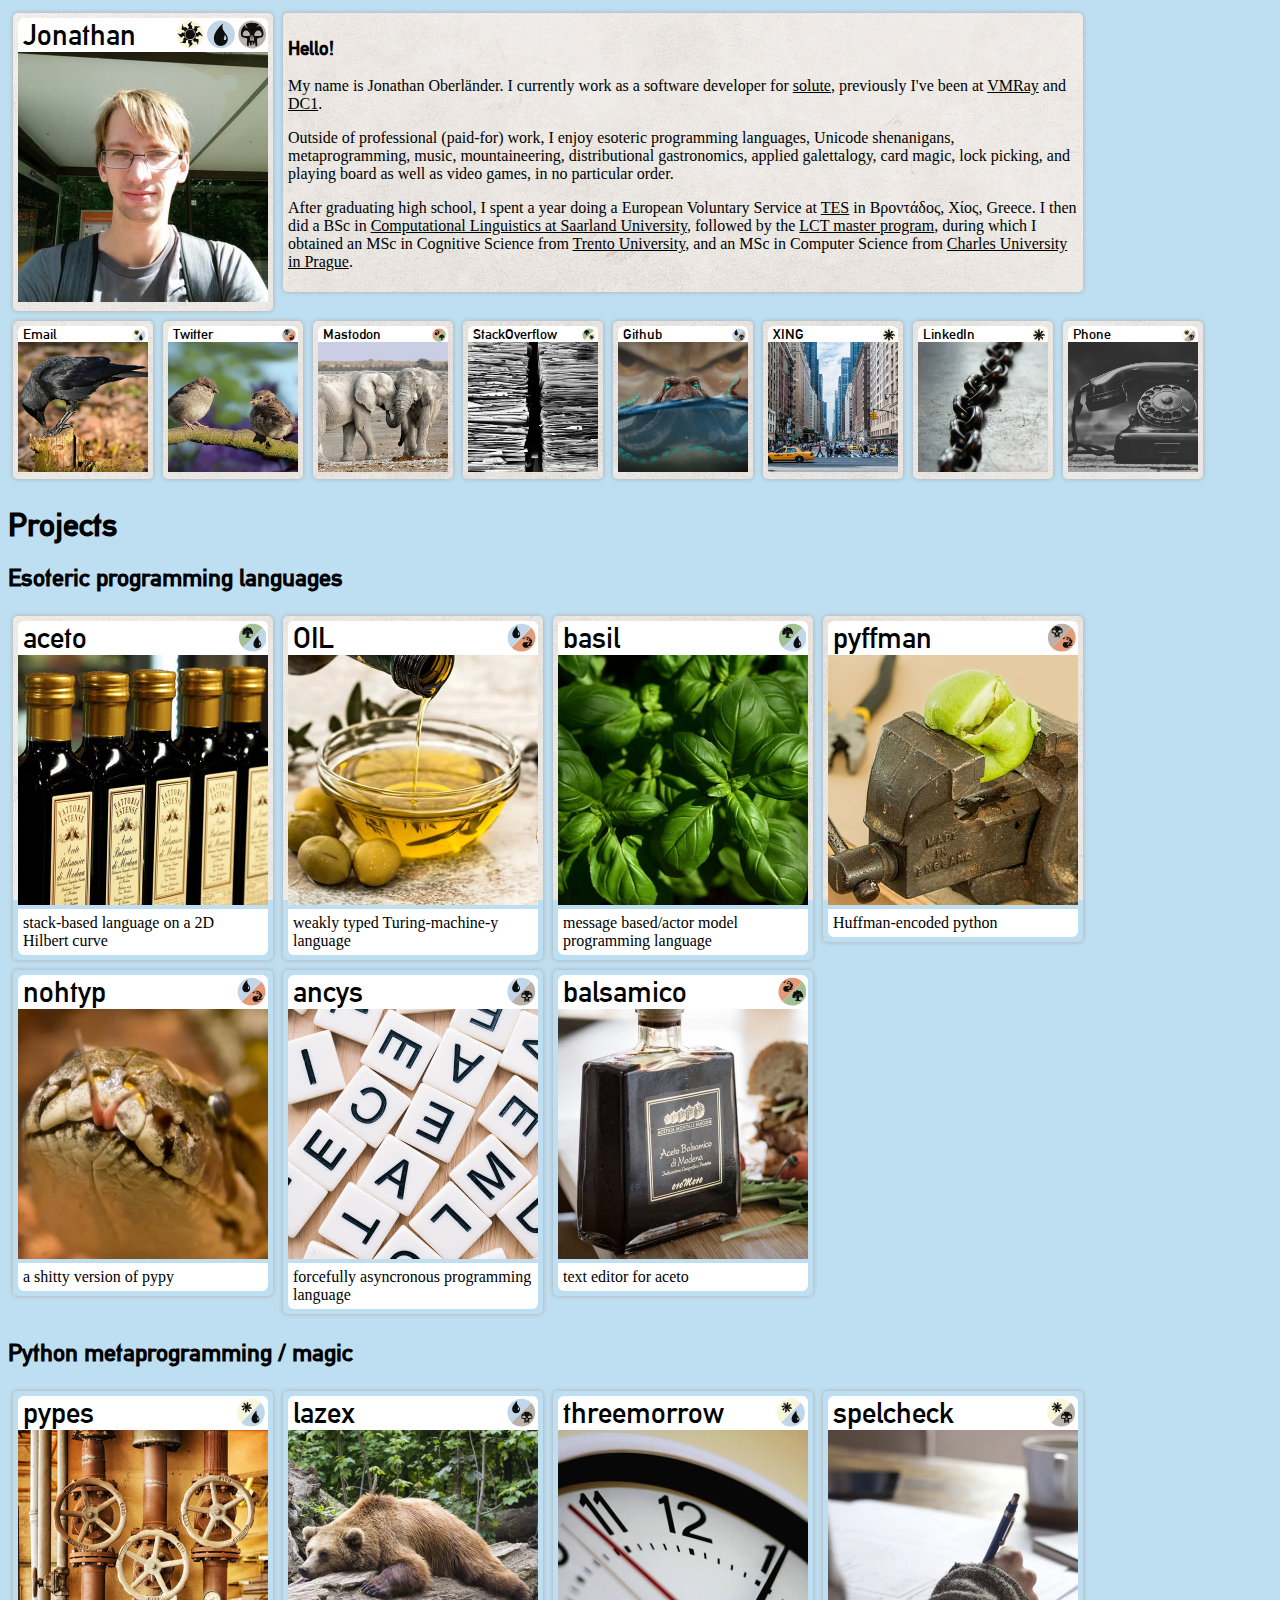
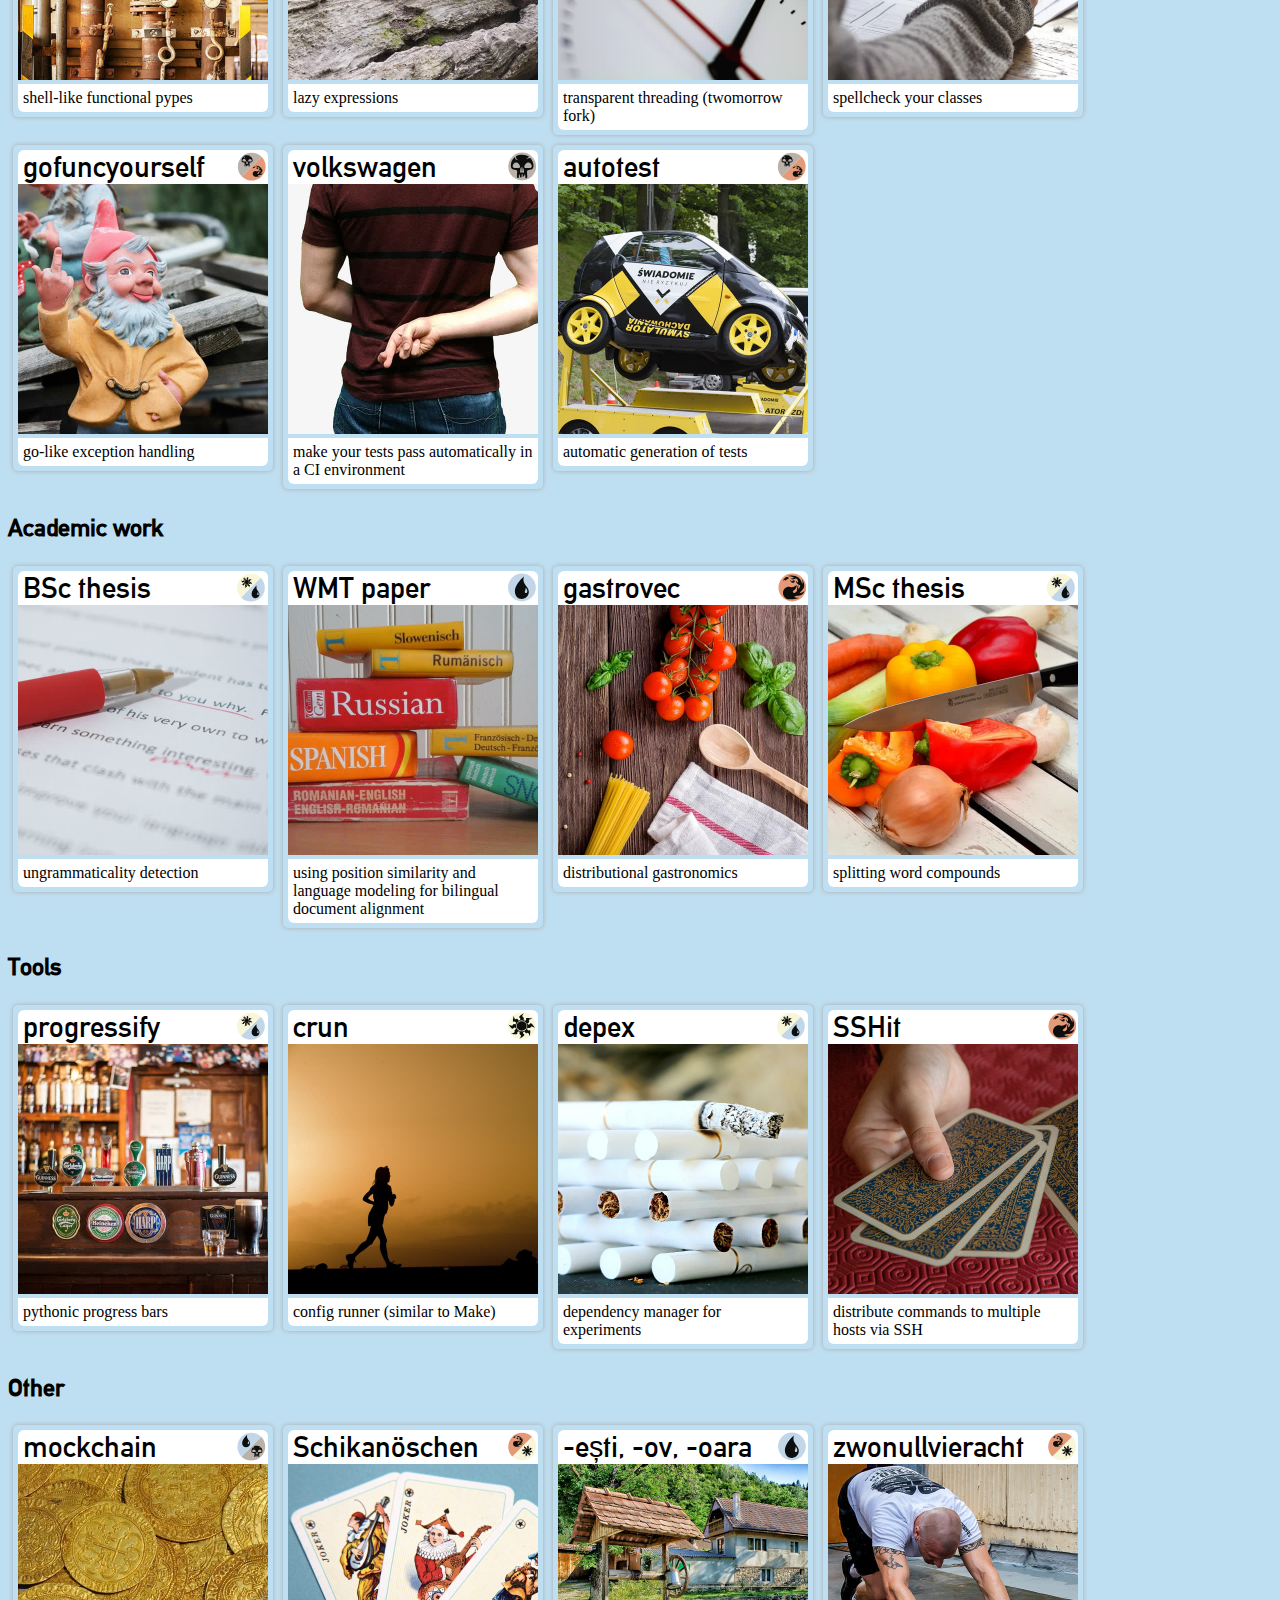
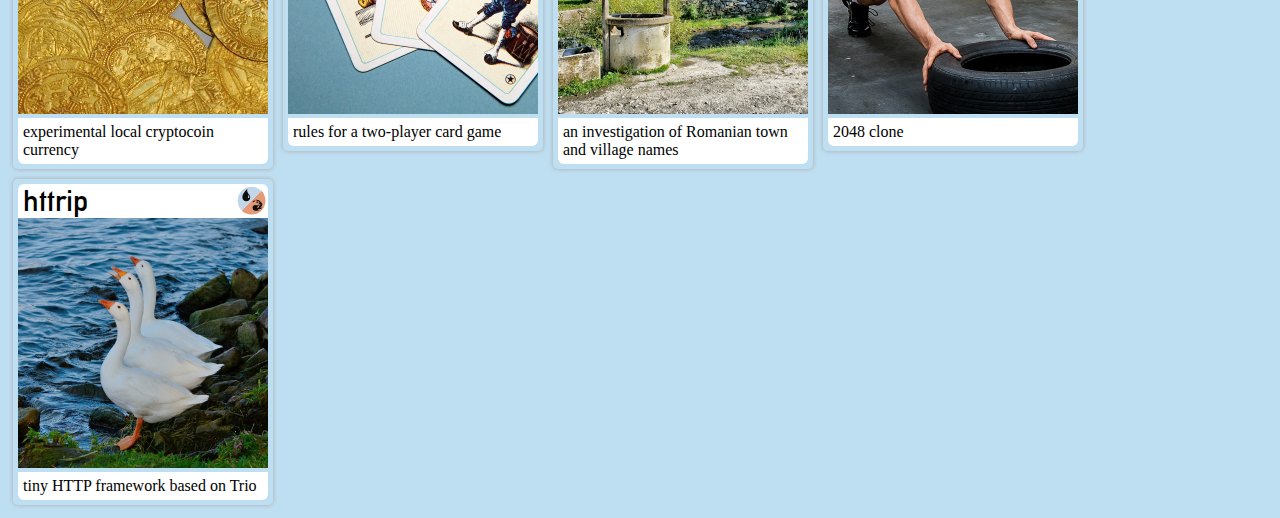
==== index.html @ 4dfa030d "Update employment status" ====
<!DOCTYPE html>
<html lang="en">
    <head>
        <meta charset="utf-8">
        <title>Jonathan Oberländer</title>
        <link rel="stylesheet" href="style/main.css">
        <link rel="stylesheet" href="style/mana-cost.css">
    </head>
    <body>
        <div class="container">
            <div class="card">
                <header><i class="mana small sb"></i><i class="mana small su"></i><i class="mana small sw"></i>Jonathan</header>
                <img src="img/me.jpg" alt="">
            </div>
            <div class="card wide">
                <h3>Hello!</h3>

                <p>
                    My name is Jonathan Oberländer. I currently work as a
                    software developer for <a
                    href="https://solute.de">solute</a>, previously I've
                been at <a href="https://www.vmray.com/">VMRay</a> and <a
                    href="https://dc1.com">DC1</a>.
                </p>

                <p>
                    Outside of professional (paid-for) work, I enjoy esoteric programming languages, Unicode shenanigans, metaprogramming, music, mountaineering, distributional gastronomics, applied galettalogy, card magic, lock picking, and playing board as well as video games, in no particular order.
                </p>
                <p>
                    After graduating high school, I spent a year doing a European Voluntary Service at <a href="http://experimental.gr/">TES</a> in Βροντάδος, Χίος, Greece.
                    I then did a BSc in <a href="http://www.coli.uni-saarland.de/">Computational Linguistics at Saarland University</a>, followed by the <a href="https://lct-master.org/">LCT master program</a>, during which I obtained an MSc in Cognitive Science from <a href="https://www.unitn.it/">Trento University</a>, and an MSc in Computer Science from <a href="https://cuni.cz/UK-1.html">Charles University in Prague</a>.
                </p>
            </div>
        </div>

        <div class="container mini">
            <a href="mailto:jonathan@oberlaen.de">
                <div class="card">
                    <header>
                        <i class="mana small swu"></i>
                        Email
                    </header>
                    <i class="mana tapper st"></i>
                    <img src="img/email.jpg" alt="">
                </div>
            </a>
            <a href="https://twitter.com/L3viathan2142">
                <div class="card">
                    <header>
                        <i class="mana small sbr"></i>
                        Twitter
                    </header>
                    <i class="mana tapper st"></i>
                    <img src="img/twitter.jpg" alt="">
                </div>
            </a>
            <a href="https://mastodon.social/L3viathan">
                <div class="card">
                    <header>
                        <i class="mana small srg"></i>
                        Mastodon
                    </header>
                    <i class="mana tapper st"></i>
                    <img src="img/mastodon.jpg" alt="">
                </div>
            </a>
            <a href="https://stackoverflow.com/users/1016216/l3viathan?tab=profile">
                <div class="card">
                    <header>
                        <i class="mana small sgw"></i>
                        StackOverflow
                    </header>
                    <i class="mana tapper st"></i>
                    <img src="img/stackoverflow.jpg" alt="">
                </div>
            </a>
            <a href="https://github.com/L3viathan">
                <div class="card">
                    <header>
                        <i class="mana small sub"></i>
                        Github
                    </header>
                    <i class="mana tapper st"></i>
                    <img src="img/github.jpg" alt="">
                </div>
            </a>
            <a href="https://www.xing.com/profile/Jonathan_Oberlaender2/">
                <div class="card">
                    <header>
                        <i class="mana small sw"></i>
                        XING
                    </header>
                    <i class="mana tapper st"></i>
                    <img src="img/xing.jpg" alt="">
                </div>
            </a>
            <a href="https://www.linkedin.com/in/l3viathan/">
                <div class="card">
                    <header>
                        <i class="mana small sw"></i>
                        LinkedIn
                    </header>
                    <i class="mana tapper st"></i>
                    <img src="img/linkedin.jpg" alt="">
                </div>
            </a>
            <a href="https://www.nytimes.com/2011/03/20/fashion/20Cultural.html">
                <div class="card">
                    <header>
                        <i class="mana small swb"></i>
                        Phone
                    </header>
                    <i class="mana tapper st"></i>
                    <img src="img/phone.jpg" alt="">
                </div>
            </a>
        </div>
        <h1>Projects</h1>
        <h2>Esoteric programming languages</h2>
        <div class="container">
            <a href="https://github.com/L3viathan/aceto">
                <div class="card">
                    <header>
                        <i class="mana small sgu"></i>
                        aceto
                    </header>
                    <i class="mana tapper st"></i>
                    <img src="img/aceto.jpg" alt="">
                    <div class="summary">
                        stack-based language on a 2D Hilbert curve
                    </div>
                </div>
            </a>
            <a href="https://github.com/L3viathan/oil">
                <div class="card">
                    <header>
                        <i class="mana small sur"></i>
                        OIL
                    </header>
                    <i class="mana tapper st"></i>
                    <img src="img/oil.jpg" alt="">
                    <div class="summary">
                        weakly typed Turing-machine-y language
                    </div>
                </div>
            </a>
            <a href="https://github.com/L3viathan/basil">
                <div class="card">
                    <header>
                        <i class="mana small sgu"></i>
                        basil
                    </header>
                    <i class="mana tapper st"></i>
                    <img src="img/basil.jpg" alt="">
                    <div class="summary">
                        message based/actor model programming language
                    </div>
                </div>
            </a>
            <a href="https://github.com/L3viathan/pyffman">
                <div class="card">
                    <header>
                        <i class="mana small sbr"></i>
                        pyffman
                    </header>
                    <i class="mana tapper st"></i>
                    <img src="img/pyffman.jpg" alt="">
                    <div class="summary">
                        Huffman-encoded python
                    </div>
                </div>
            </a>
            <a href="https://github.com/L3viathan/nohtyp">
                <div class="card">
                    <header>
                        <i class="mana small sur"></i>
                        nohtyp
                    </header>
                    <i class="mana tapper st"></i>
                    <img src="img/nohtyp.jpg" alt="">
                    <div class="summary">
                        a shitty version of pypy
                    </div>
                </div>
            </a>
            <a href="https://github.com/L3viathan/ancys">
                <div class="card">
                    <header>
                        <i class="mana small sub"></i>
                        ancys
                    </header>
                    <i class="mana tapper st"></i>
                    <img src="img/ancys.jpg" alt="">
                    <div class="summary">
                        forcefully asyncronous programming language
                    </div>
                </div>
            </a>
            <a href="https://github.com/L3viathan/balsamico">
                <div class="card">
                    <header>
                        <i class="mana small srg"></i>
                        balsamico
                    </header>
                    <i class="mana tapper st"></i>
                    <img src="img/balsamico.jpg" alt="">
                    <div class="summary">
                        text editor for aceto
                    </div>
                </div>
            </a>
        </div>
        <h2>Python metaprogramming / magic</h2>
        <div class="container">
            <a href="https://github.com/L3viathan/pypes">
                <div class="card">
                    <header>
                        <i class="mana small swu"></i>
                        pypes
                    </header>
                    <i class="mana tapper st"></i>
                    <img src="img/pypes.jpg" alt="">
                    <div class="summary">
                        shell-like functional pypes
                    </div>
                </div>
            </a>
            <a href="https://github.com/L3viathan/lazex">
                <div class="card">
                    <header>
                        <i class="mana small sub"></i>
                        lazex
                    </header>
                    <i class="mana tapper st"></i>
                    <img src="img/lazex.jpg" alt="">
                    <div class="summary">
                        lazy expressions
                    </div>
                </div>
            </a>
            <a href="https://github.com/L3viathan/threemorrow">
                <div class="card">
                    <header>
                        <i class="mana small swu"></i>
                        threemorrow
                    </header>
                    <i class="mana tapper st"></i>
                    <img src="img/threemorrow.jpg" alt="">
                    <div class="summary">
                        transparent threading (twomorrow fork)
                    </div>
                </div>
            </a>
            <a href="https://github.com/L3viathan/spelcheck">
                <div class="card">
                    <header>
                        <i class="mana small swb"></i>
                        spelcheck
                    </header>
                    <i class="mana tapper st"></i>
                    <img src="img/spelcheck.jpg" alt="">
                    <div class="summary">
                        spellcheck your classes
                    </div>
                </div>
            </a>
            <a href="https://github.com/L3viathan/gofuncyourself">
                <div class="card">
                    <header>
                        <i class="mana small sbr"></i>
                        gofuncyourself
                    </header>
                    <i class="mana tapper st"></i>
                    <img src="img/gofuncyourself.jpg" alt="">
                    <div class="summary">
                        go-like exception handling
                    </div>
                </div>
            </a>
            <a href="https://github.com/L3viathan/volkswagen">
                <div class="card">
                    <header>
                        <i class="mana small sb"></i>
                        volkswagen
                    </header>
                    <i class="mana tapper st"></i>
                    <img src="img/volkswagen.jpg" alt="">
                    <div class="summary">
                        make your tests pass automatically in a CI environment
                    </div>
                </div>
            </a>
            <a href="https://github.com/L3viathan/autotest">
                <div class="card">
                    <header>
                        <i class="mana small sbr"></i>
                        autotest
                    </header>
                    <i class="mana tapper st"></i>
                    <img src="img/autotest.jpg" alt="">
                    <div class="summary">
                        automatic generation of tests
                    </div>
                </div>
            </a>
        </div>
        <h2>Academic work</h2>
        <div class="container">
            <a href="https://github.com/L3viathan/lqv-autodetect-thesis">
                <div class="card">
                    <header>
                        <i class="mana small swu"></i>
                        BSc thesis
                    </header>
                    <i class="mana tapper st"></i>
                    <img src="img/bsc.jpg" alt="">
                    <div class="summary">
                        ungrammaticality detection
                    </div>
                </div>
            </a>
            <a href="https://github.com/L3viathan/wmt16">
                <div class="card">
                    <header>
                        <i class="mana small su"></i>
                        WMT paper
                    </header>
                    <i class="mana tapper st"></i>
                    <img src="img/wmt.jpg" alt="">
                    <div class="summary">
                        using position similarity and language modeling for bilingual document alignment
                    </div>
                </div>
            </a>
            <a href="http://esslli-stus-2015.phil.hhu.de/esslli-stus-2015-proceedings.pdf#page=202">
                <div class="card">
                    <header>
                        <i class="mana small sr"></i>
                        gastrovec
                    </header>
                    <i class="mana tapper st"></i>
                    <img src="img/gastrovec.jpg" alt="">
                    <div class="summary">
                        distributional gastronomics
                    </div>
                </div>
            </a>
            <a href="https://github.com/L3viathan/compound-splitter">
                <div class="card">
                    <header>
                        <i class="mana small swu"></i>
                        MSc thesis
                    </header>
                    <i class="mana tapper st"></i>
                    <img src="img/msc.jpg" alt="">
                    <div class="summary">
                        splitting word compounds
                    </div>
                </div>
            </a>
        </div>
        <h2>Tools</h2>
        <div class="container">
            <a href="https://github.com/L3viathan/progressify">
                <div class="card">
                    <header>
                        <i class="mana small swu"></i>
                        progressify
                    </header>
                    <i class="mana tapper st"></i>
                    <img src="img/progressify.jpg" alt="">
                    <div class="summary">
                        pythonic progress bars
                    </div>
                </div>
            </a>
            <a href="https://github.com/L3viathan/crun">
                <div class="card">
                    <header>
                        <i class="mana small sw"></i>
                        crun
                    </header>
                    <i class="mana tapper st"></i>
                    <img src="img/crun.jpg" alt="">
                    <div class="summary">
                        config runner (similar to Make)
                    </div>
                </div>
            </a>
            <a href="https://github.com/L3viathan/depex">
                <div class="card">
                    <header>
                        <i class="mana small swu"></i>
                        depex
                    </header>
                    <i class="mana tapper st"></i>
                    <img src="img/depex.jpg" alt="">
                    <div class="summary">
                        dependency manager for experiments
                    </div>
                </div>
            </a>
            <a href="https://github.com/L3viathan/sshit">
                <div class="card">
                    <header>
                        <i class="mana small sr"></i>
                        SSHit
                    </header>
                    <i class="mana tapper st"></i>
                    <img src="img/sshit.jpg" alt="">
                    <div class="summary">
                        distribute commands to multiple hosts via SSH
                    </div>
                </div>
            </a>
        </div>
        <h2>Other</h2>
        <div class="container">
            <a href="https://github.com/L3viathan/mockchain">
                <div class="card">
                    <header>
                        <i class="mana small sub"></i>
                        mockchain
                    </header>
                    <i class="mana tapper st"></i>
                    <img src="img/mockchain.jpg" alt="">
                    <div class="summary">
                        experimental local cryptocoin currency
                    </div>
                </div>
            </a>
            <a href="https://github.com/L3viathan/schikanoeschen">
                <div class="card">
                    <header>
                        <i class="mana small srw"></i>
                        Schikanöschen
                    </header>
                    <i class="mana tapper st"></i>
                    <img src="img/schikanoeschen.jpg" alt="">
                    <div class="summary">
                        rules for a two-player card game
                    </div>
                </div>
            </a>
            <a href="https://static.l3vi.de/esti-ov-oara/">
                <div class="card">
                    <header>
                        <i class="mana small su"></i>
                        -ești, -ov, -oara
                    </header>
                    <i class="mana tapper st"></i>
                    <img src="img/estiovoara.jpg" alt="">
                    <div class="summary">
                        an investigation of Romanian town and village names
                    </div>
                </div>
            </a>
            <a href="https://github.com/L3viathan/zwonullvieracht">
                <div class="card">
                    <header>
                        <i class="mana small srw"></i>
                        zwonullvieracht
                    </header>
                    <i class="mana tapper st"></i>
                    <img src="img/zwonullvieracht.jpg" alt="">
                    <div class="summary">
                        2048 clone
                    </div>
                </div>
            </a>
            <a href="https://github.com/L3viathan/httrip">
                <div class="card">
                    <header>
                        <i class="mana small sur"></i>
                        httrip
                    </header>
                    <i class="mana tapper st"></i>
                    <img src="img/httrip.jpg" alt="">
                    <div class="summary">
                        tiny HTTP framework based on Trio
                    </div>
                </div>
            </a>
        </div>
        <script>
            var cards = document.querySelectorAll(".card");
            for (card of cards) {
                card.addEventListener("click", function(){
                    this.classList.add("tapped");
                    var element = this;
                    window.setTimeout(function(){
                        element.classList.remove("tapped")
                    }, 1500)
                })}
        </script>
    </body>
</html>
---- style/main.css ----
@font-face {
    font-family: 'Alte DIN';
    src: url('AlteDIN.woff2') format('woff2'),
    url('AlteDIN.woff') format('woff');
    font-weight: normal;
    font-style: normal;
}

* {
    font-family: Tahoma;
}
body {
    background: #BEDFF1;
}
header {
    font-size: 180%;
    background-color: white;
    border-radius: 6px 6px 0 0;
    padding-left: 5px;
}
h1, h2, h3, header {
    font-family: "Alte DIN", Arial, sans-serif;
}
a {
    text-decoration: inherit;
    color: inherit;
    outline: none;
}
.container {
    display: flex;
    flex-wrap: wrap;
    justify-content: flex-start;
    align-items: flex-start;
    align-content: flex-start;
}
.card {
    box-shadow: 0px 0px 5px #ababab;
    width: 250px;
    margin: 5px;
    padding: 5px;
    transition: box-shadow 0.25s, transform 0.25s;
    border-radius: 5px;
    background: url("../img/card.jpg");
    background-attachment: fixed;
}
.mini .card {
    width: 130px;
    font-size: 50%;
}
.card a {
    text-decoration: underline;
}
.card.wide {
    width: inherit;
    max-width: 790px;
}
a>.card:hover {
    transform: scale(1.1, 1.1) rotate(10deg);
    box-shadow: 0px 3px 8px #787878;
}
a>.card.tapped {
    transform: rotate(90deg);
}
header .mana {
    float: right;
    right: 0;
    margin-top: 2px;
    margin-right: 2px;
}
.card img {
    width: 100%;
}
a>.card:hover img, a>.card.tapped img {
    filter: brightness(60%);
}
.summary {
    padding: 5px;
    background-color: white;
    border-radius: 0 0 6px 6px;
}
.mana.tapper {
    position: absolute;
    margin: 2em;
    width: 12em;
    height: 12em;
    opacity: 0%;
    filter: invert(100%);
    z-index: 1;
    transition: opacity 0.15s;
}
a>.card:hover>.tapper, a>.card.tapped>.tapper {
    opacity: 100%;
}
---- style/mana-cost.css ----
.mana {
    background-image: url('mana.svg');
    background-repeat: no-repeat;
    background-size: auto 700%;
    display: inline-block;
    font-size: 100%;
}
.mana.tiny {
    height: 0.5em;
    width: 0.5em;
}
.mana.small {
    height: 1em;
    width: 1em;
}
.mana.medium {
    height: 2em;
    width: 2em;
}
.mana.large {
    height: 4em;
    width: 4em;
}
.mana.s0 { background-position: 0 0; }
.mana.s1 { background-position: 11.1% 0; }
.mana.s2 { background-position: 22.2% 0; }
.mana.s3 { background-position: 33.3% 0; }
.mana.s4 { background-position: 44.4% 0; }
.mana.s5 { background-position: 55.5% 0; }
.mana.s6 { background-position: 66.6% 0; }
.mana.s7 { background-position: 77.7% 0; }
.mana.s8 { background-position: 88.8% 0; }
.mana.s9 { background-position: 99.9% 0; }

.mana.s10 { background-position: 0 16%; }
.mana.s11 { background-position: 11.1% 16.6%; }
.mana.s12 { background-position: 22.2% 16.6%; }
.mana.s13 { background-position: 33.3% 16.6%; }
.mana.s14 { background-position: 44.4% 16.6%; }
.mana.s15 { background-position: 55.5% 16.6%; }
.mana.s16 { background-position: 66.6% 16.6%; }
.mana.s17 { background-position: 77.7% 16.6%; }
.mana.s18 { background-position: 88.8% 16.6%; }
.mana.s19 { background-position: 99.9% 16.6%; }

.mana.s20 { background-position: 0 33%; }
.mana.sx { background-position: 11.1% 33.3%; }
.mana.sy { background-position: 22.2% 33.3%; }
.mana.sz { background-position: 33.3% 33.3%; }
.mana.sw { background-position: 44.4% 33.3%; }
.mana.su { background-position: 55.5% 33.3%; }
.mana.sb { background-position: 66.6% 33.3%; }
.mana.sr { background-position: 77.7% 33.3%; }
.mana.sg { background-position: 88.8% 33.3%; }
.mana.ss { background-position: 99.9% 33.3%; }

.mana.swu { background-position: 0 50%; }
.mana.swb { background-position: 11.1% 50%; }
.mana.sub { background-position: 22.2% 50%; }
.mana.sur { background-position: 33.3% 50%; }
.mana.sbr { background-position: 44.4% 50%; }
.mana.sbg { background-position: 55.5% 50%; }
.mana.srw { background-position: 66.6% 50%; }
.mana.srg { background-position: 77.7% 50%; }
.mana.sgw { background-position: 88.8% 50%; }
.mana.sgu { background-position: 99.9% 50%; }

.mana.s2w { background-position: 0 66.6%; }
.mana.s2u { background-position: 11.1% 66.6%; }
.mana.s2b { background-position: 22.2% 66.6%; }
.mana.s2r { background-position: 33.3% 66.6%; }
.mana.s2g { background-position: 44.4% 66.6%; }
.mana.swp { background-position: 55.5% 66.6%; }
.mana.sup { background-position: 66.6% 66.6%; }
.mana.sbp { background-position: 77.7% 66.6%; }
.mana.srp { background-position: 88.8% 66.6%; }
.mana.sgp { background-position: 99.9% 66.6%; }

.mana.st { background-position: 0% 83.3%; }
.mana.sq { background-position: 11.1% 83.3%; }
.mana.sinf { background-position: 22.2% 83.3%; }
.mana.shalf { background-position: 33.3% 83.3%; }
.mana.stold { background-position: 44.4% 83.3%; }
.mana.strect { background-position: 55.5% 83.3%; }
.mana.swobble { background-position: 66.6% 83.3%; }

.mana.sc { background-position: 77.7% 83.3%; }

.mana.se { background-position: 88.8% 83.3%; }

.mana.s1000000 { background-position: 0 100%; }
.mana.s1000000.small { width: 4.9em; }
.mana.s1000000.medium { width: 9.7em; }
/*.mana.s1000000.large { width: 18.8em; }*/
.mana.s100 { background-position: 60% 100%; }
.mana.s100.small { width: 1.8em; }
.mana.s100.medium { width: 3.7em; }
/*.mana.s100.large { width: 10.8em; }*/
.mana.schaos { background-position: 76.5% 100%; }
.mana.schaos.small { width: 1.2em; }
.mana.schaos.medium { width: 2.3em; }
/*.mana.sc.large { width: 4.6em; }*/
.mana.shw { background-position: 83.5% 100%; }
.mana.shw.small { width: 0.5em; }
.mana.shw.medium { width: 1em; }
/*.mana.shw.large { width: 2em; }*/
.mana.shr { background-position: 89% 100%; }
.mana.shr.small { width: 0.5em; }
.mana.shr.medium { width: 1em; }
/*.mana.shr.large { width: 2em; }*/


.shadow {
    filter: "progid:DXImageTransform.Microsoft.Dropshadow(OffX=-1, OffY=1, Color='#000')";
    filter: url(#shadow);
    -webkit-filter: drop-shadow(-1px 1px 0px #000);
    filter: drop-shadow(-1px 1px 0px #000);
}
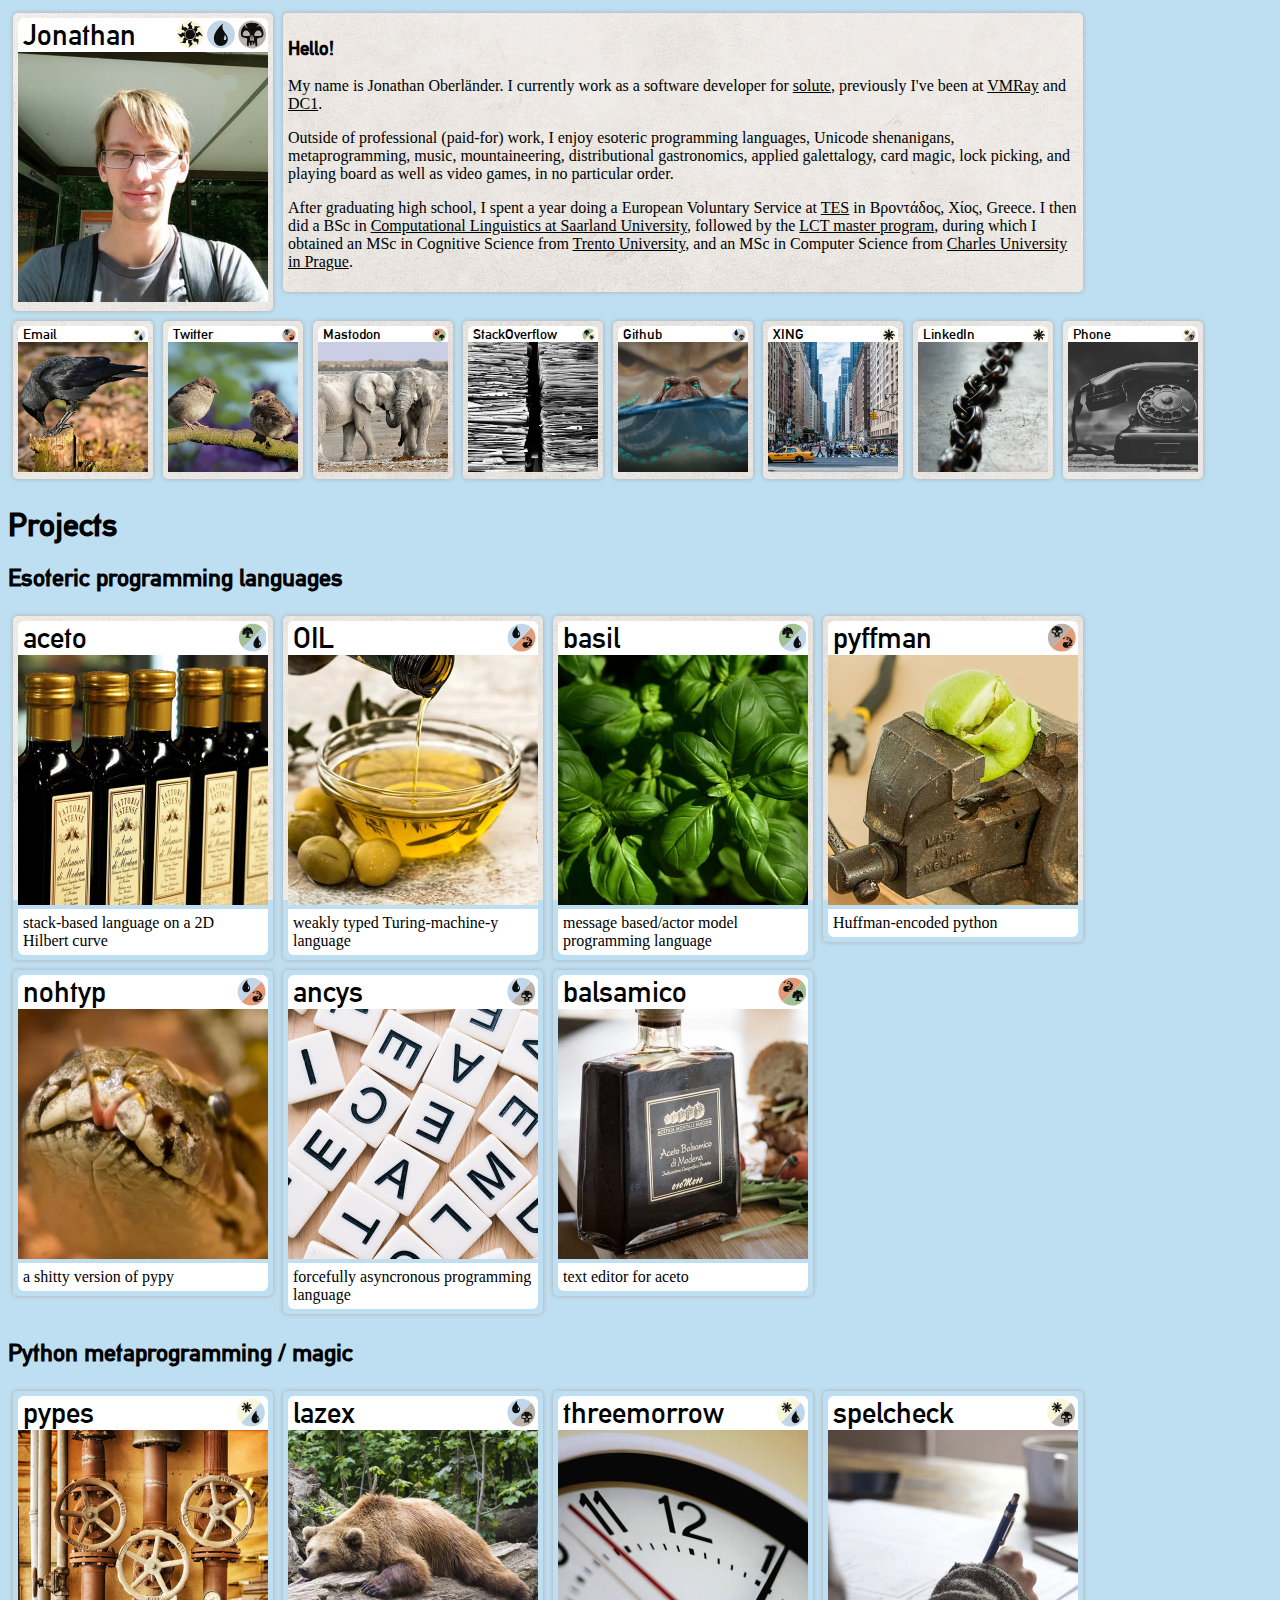
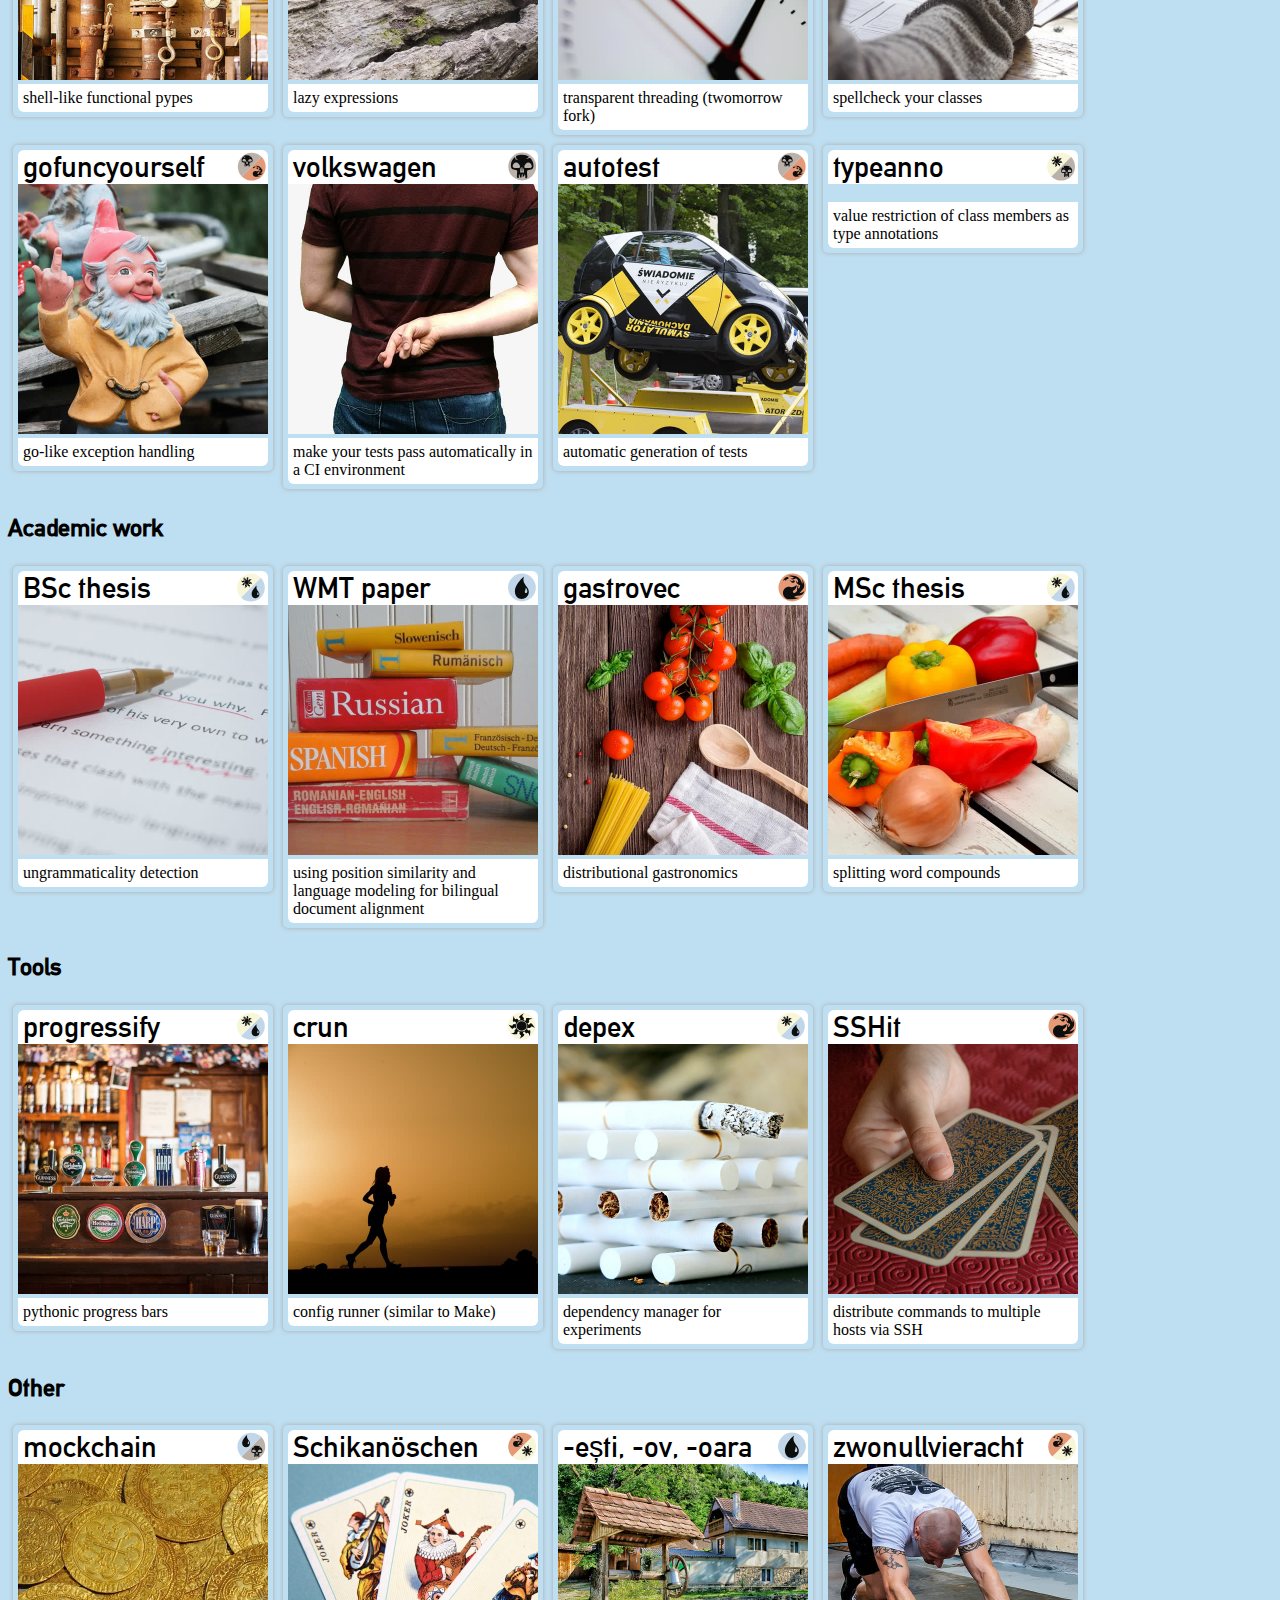
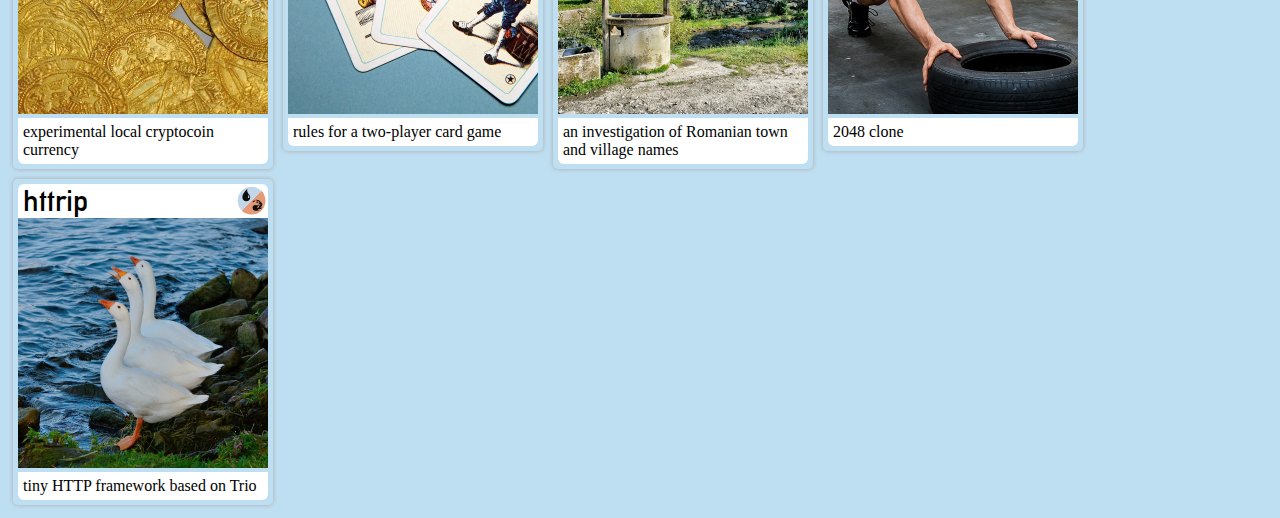
==== commit 0851547c: "Add typeanno" ====
--- a/index.html
+++ b/index.html
@@ -303,6 +303,19 @@
                     </div>
                 </div>
             </a>
+            <a href="https://github.com/L3viathan/typeanno">
+                <div class="card">
+                    <header>
+                        <i class="mana small swb"></i>
+                        typeanno
+                    </header>
+                    <i class="mana tapper st"></i>
+                    <img src="img/typeanno.jpg" alt="">
+                    <div class="summary">
+                        value restriction of class members as type annotations
+                    </div>
+                </div>
+            </a>
         </div>
         <h2>Academic work</h2>
         <div class="container">
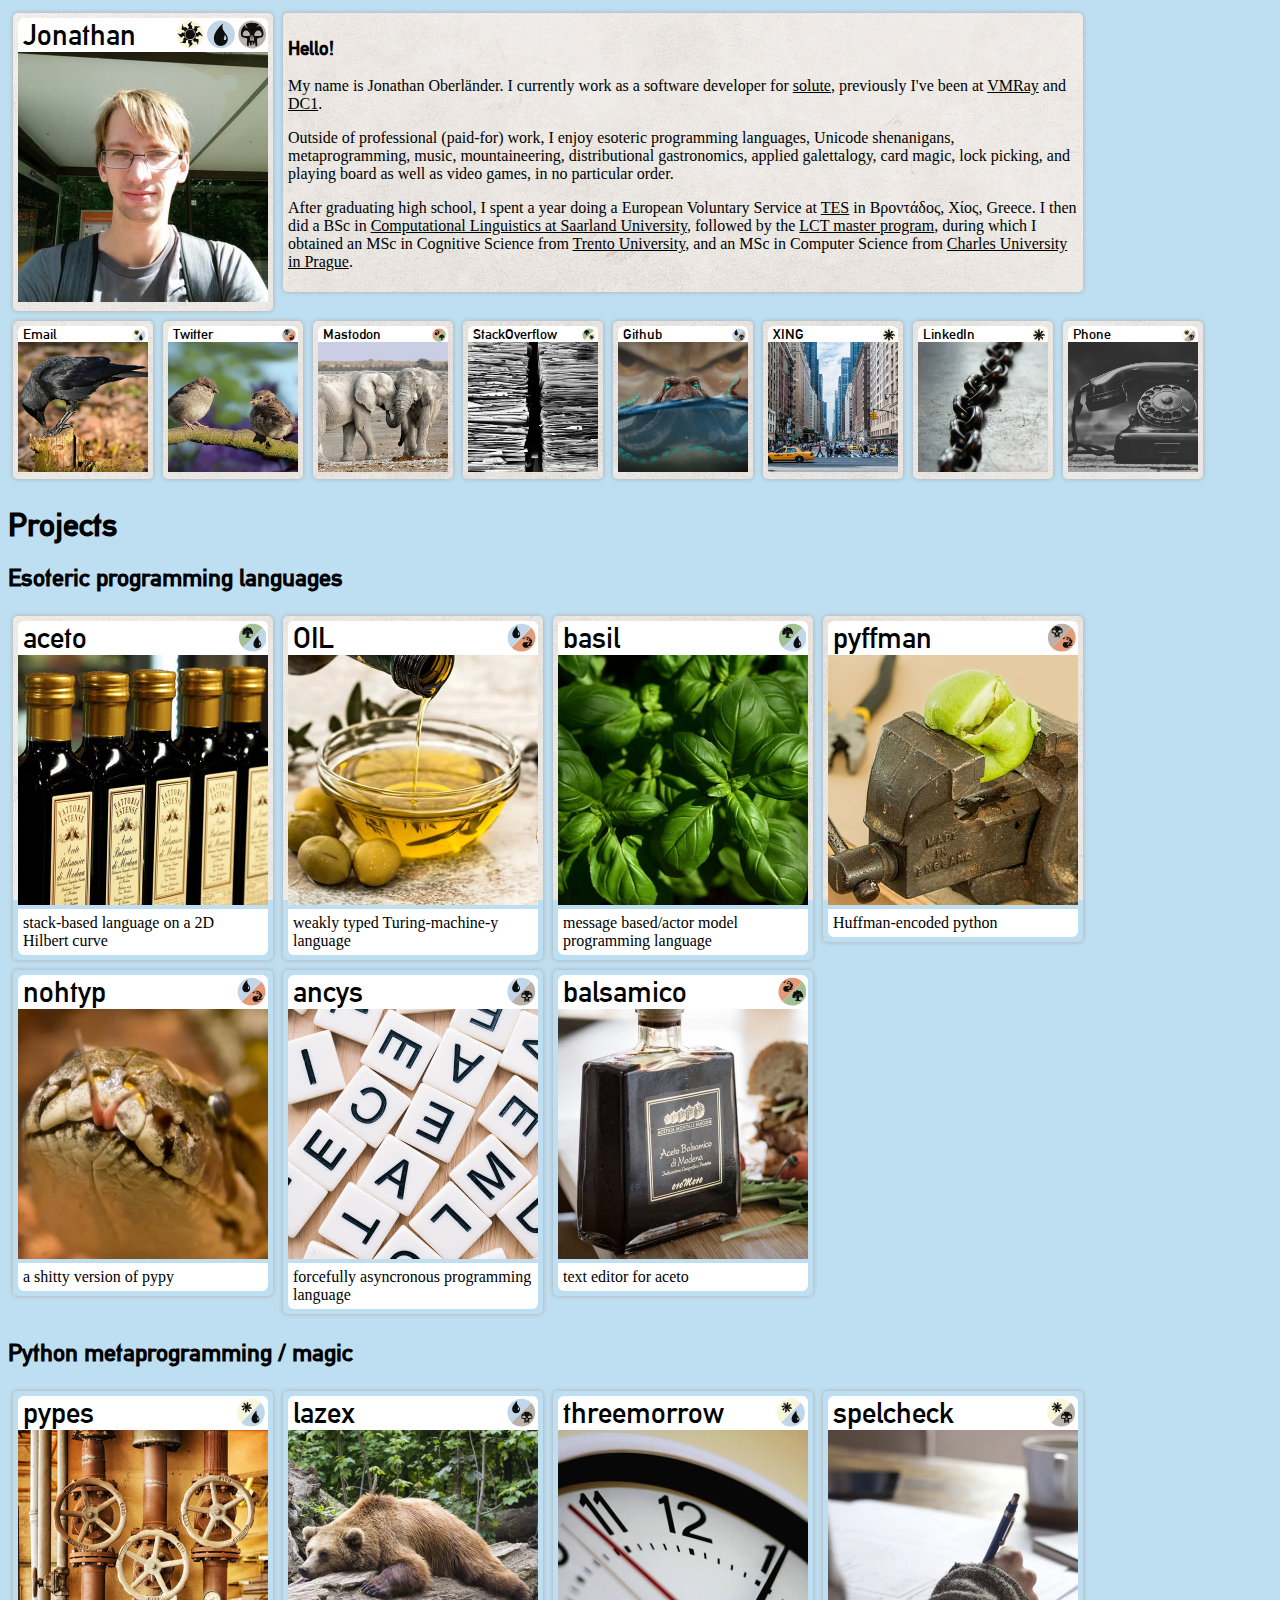
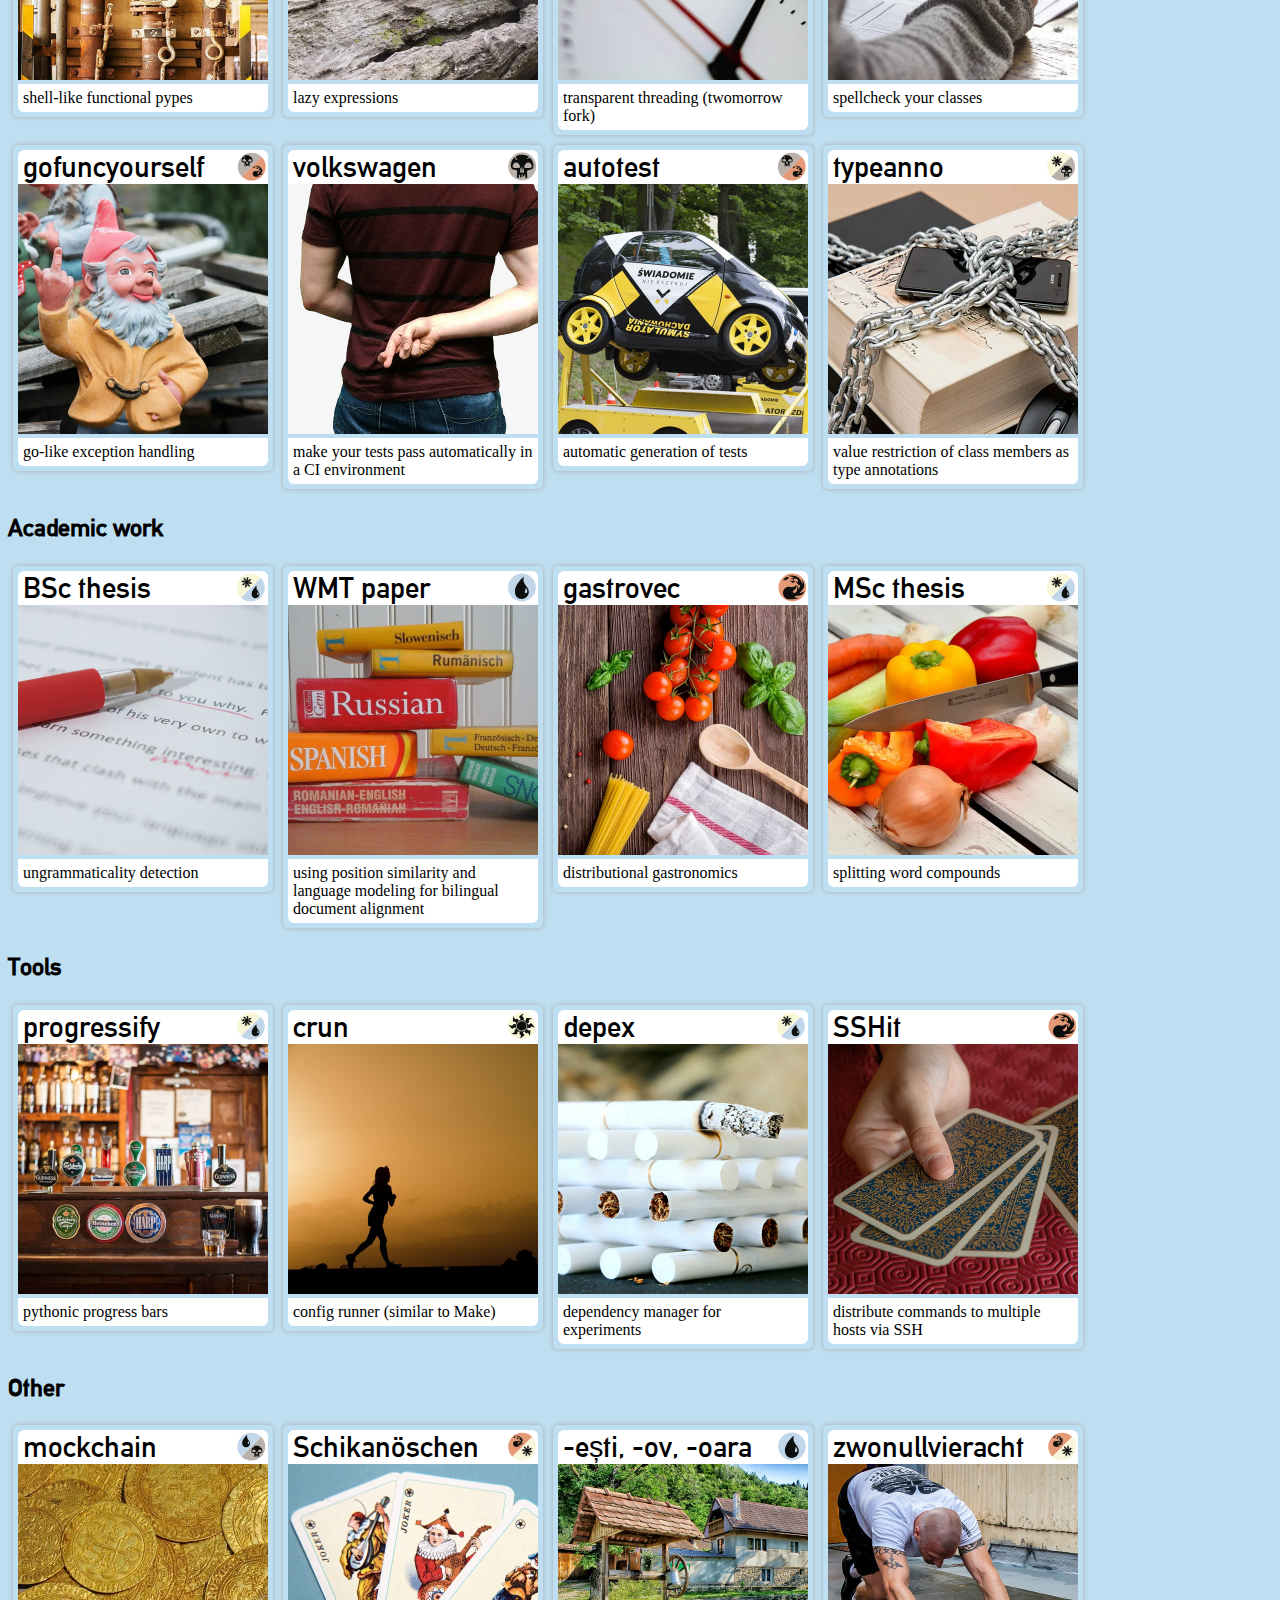
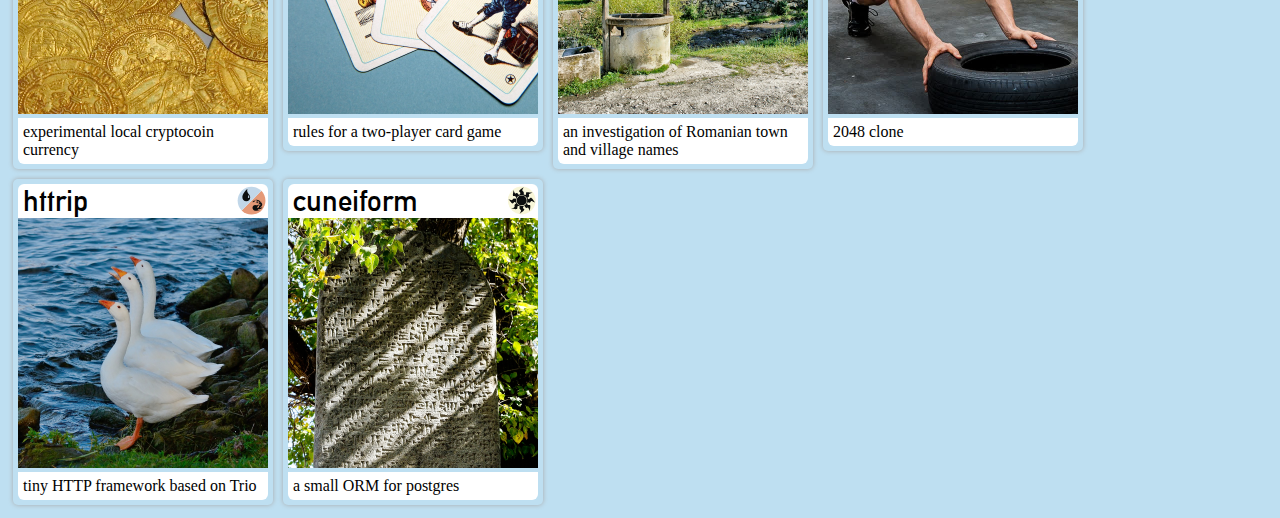
==== commit 211c7e35: "Add cuneiform" ====
--- a/index.html
+++ b/index.html
@@ -494,6 +494,19 @@
                     </div>
                 </div>
             </a>
+            <a href="https://github.com/L3viathan/cuneiform">
+                <div class="card">
+                    <header>
+                        <i class="mana small sw"></i>
+                        cuneiform
+                    </header>
+                    <i class="mana tapper st"></i>
+                    <img src="img/cuneiform.jpg" alt="">
+                    <div class="summary">
+                        a small ORM for postgres
+                    </div>
+                </div>
+            </a>
         </div>
         <script>
             var cards = document.querySelectorAll(".card");
--- a/style/main.css
+++ b/style/main.css
@@ -83,11 +83,11 @@
     margin: 2em;
     width: 12em;
     height: 12em;
-    opacity: 0%;
+    opacity: 0;
     filter: invert(100%);
     z-index: 1;
     transition: opacity 0.15s;
 }
 a>.card:hover>.tapper, a>.card.tapped>.tapper {
-    opacity: 100%;
+    opacity: 1;
 }
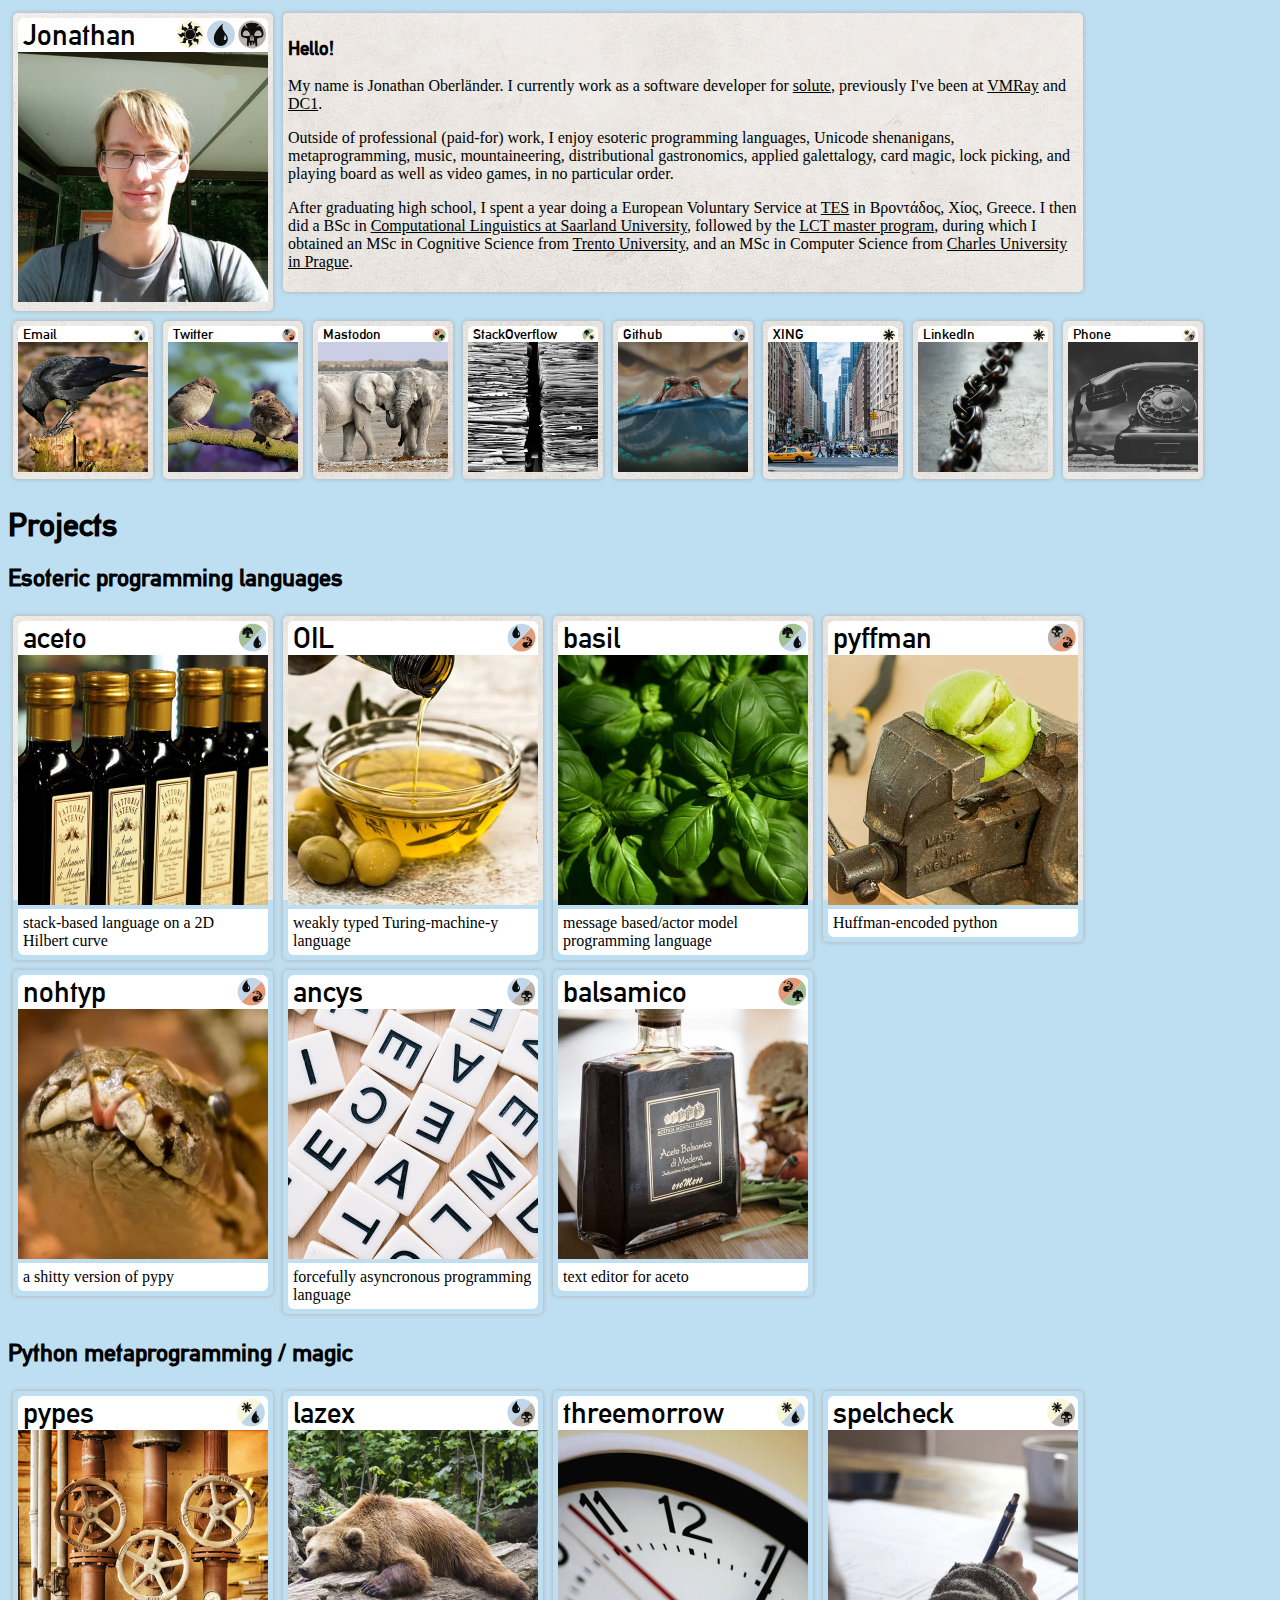
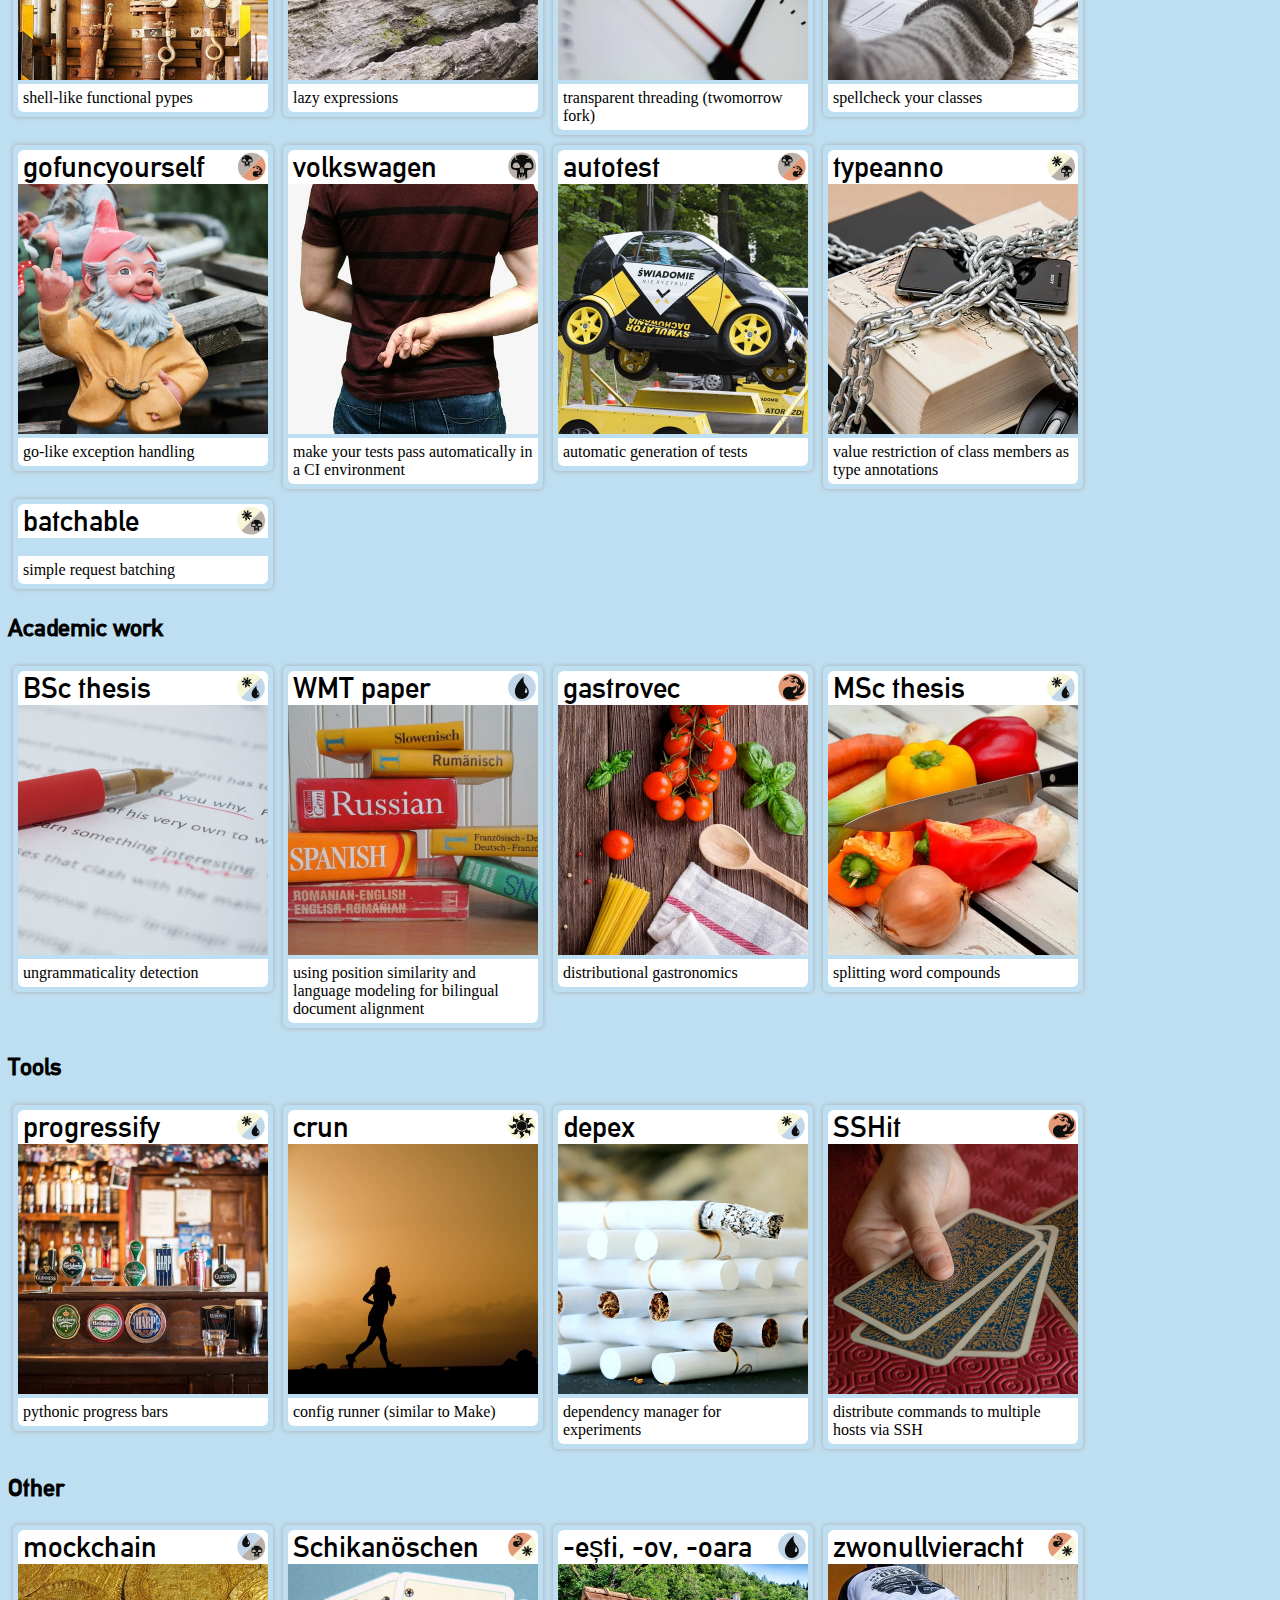
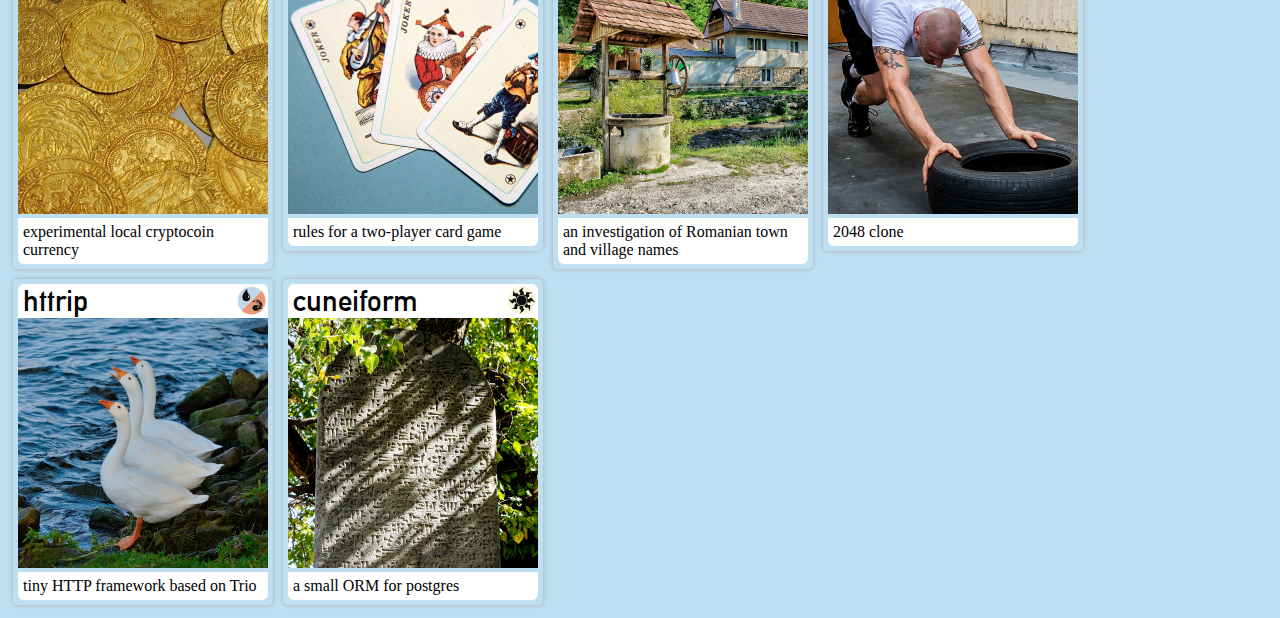
==== commit e0e1d4ae: "Add batchable" ====
--- a/index.html
+++ b/index.html
@@ -7,6 +7,7 @@
         <link rel="stylesheet" href="style/mana-cost.css">
     </head>
     <body>
+        <!-- <a rel="me" href="https://mastodon.social/@l3viathan">Mastodon</a> -->
         <div class="container">
             <div class="card">
                 <header><i class="mana small sb"></i><i class="mana small su"></i><i class="mana small sw"></i>Jonathan</header>
@@ -316,6 +317,19 @@
                     </div>
                 </div>
             </a>
+            <a href="https://github.com/L3viathan/batchable">
+                <div class="card">
+                    <header>
+                        <i class="mana small swb"></i>
+                        batchable
+                    </header>
+                    <i class="mana tapper st"></i>
+                    <img src="img/batchable.jpg" alt="">
+                    <div class="summary">
+                        simple request batching
+                    </div>
+                </div>
+            </a>
         </div>
         <h2>Academic work</h2>
         <div class="container">
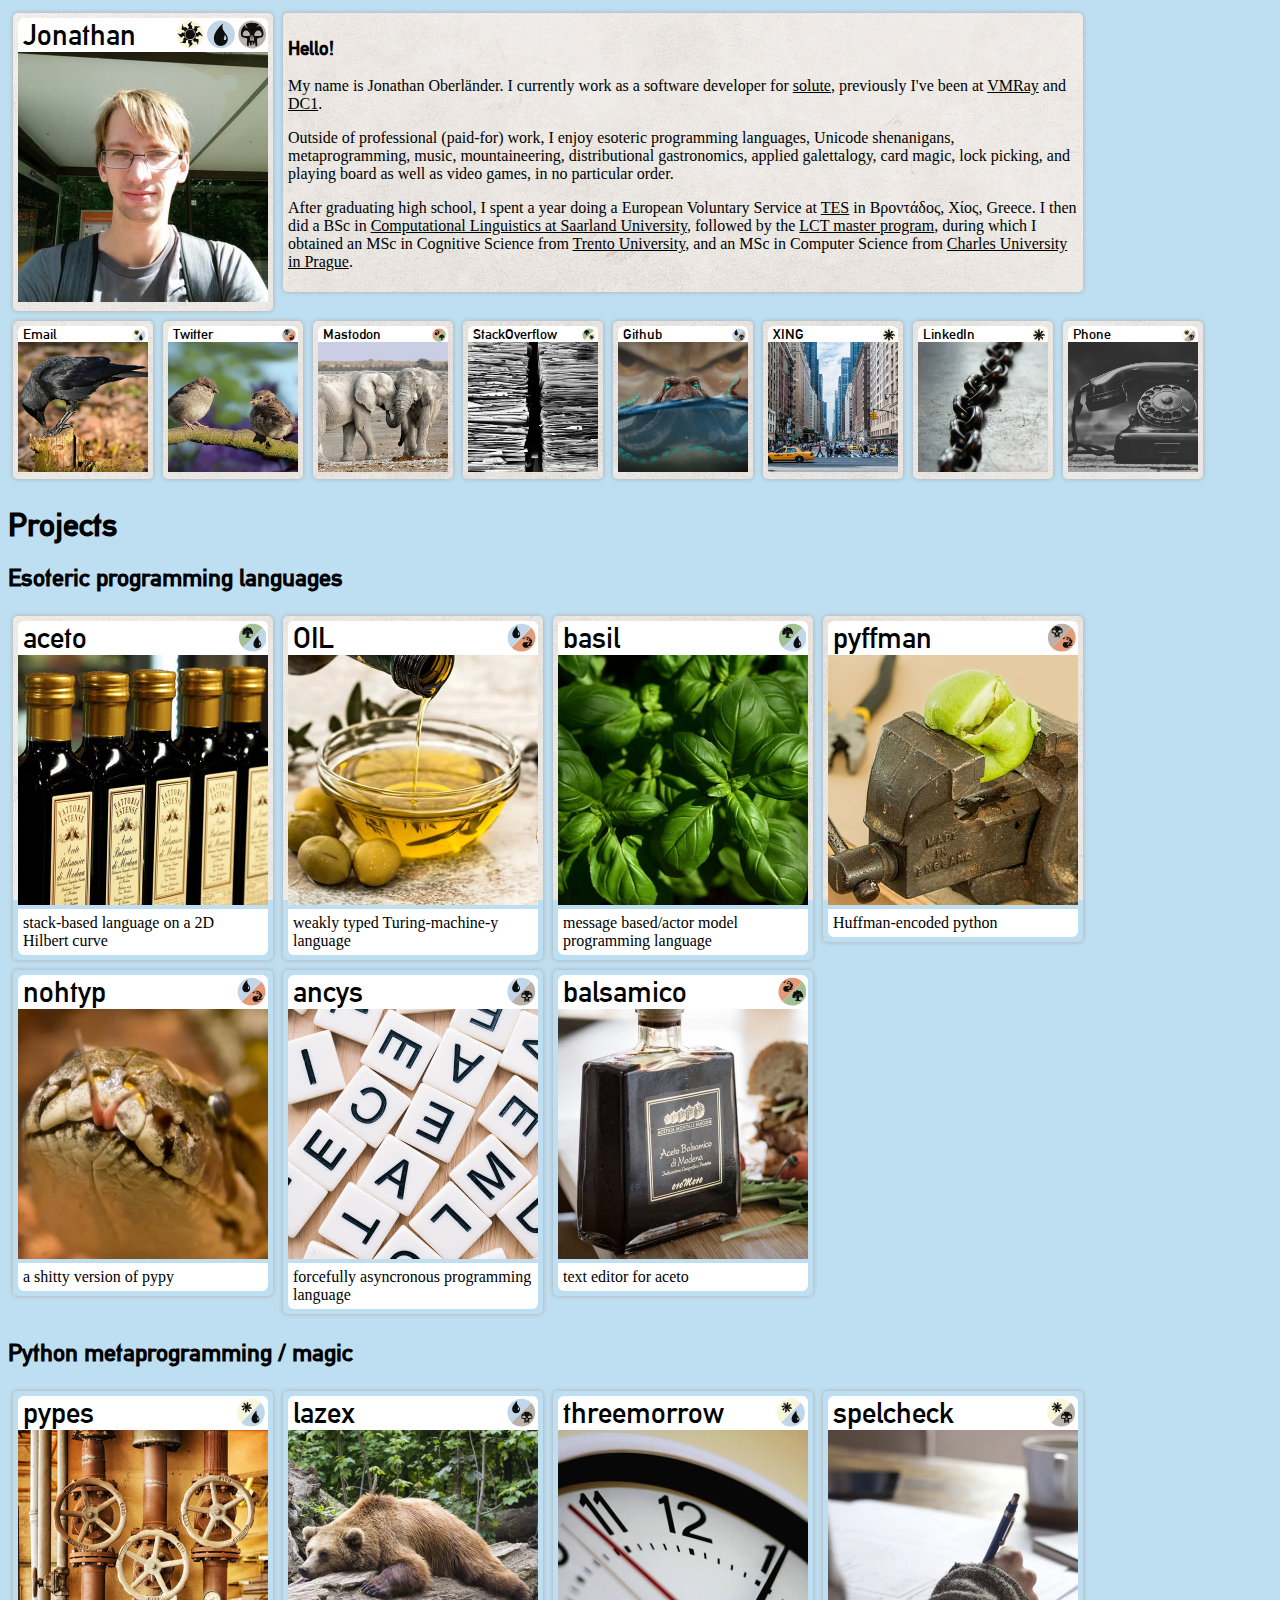
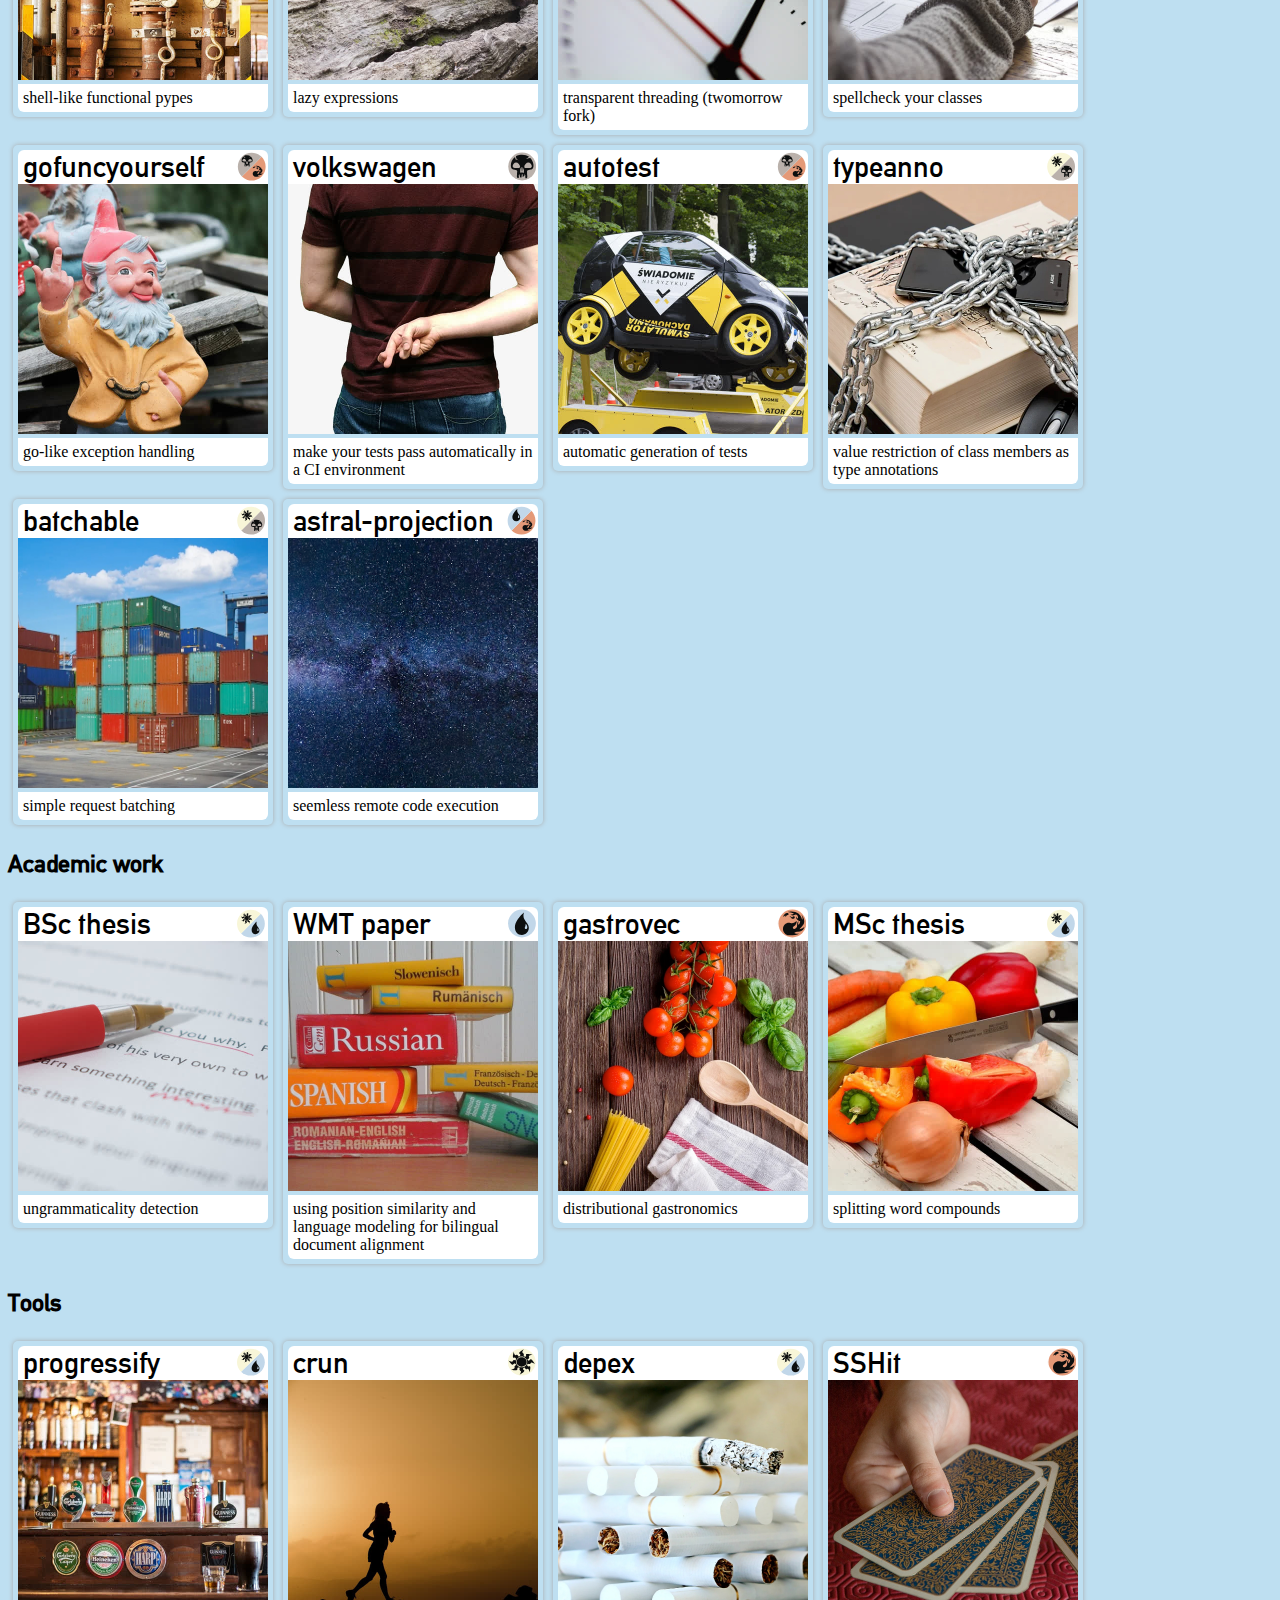
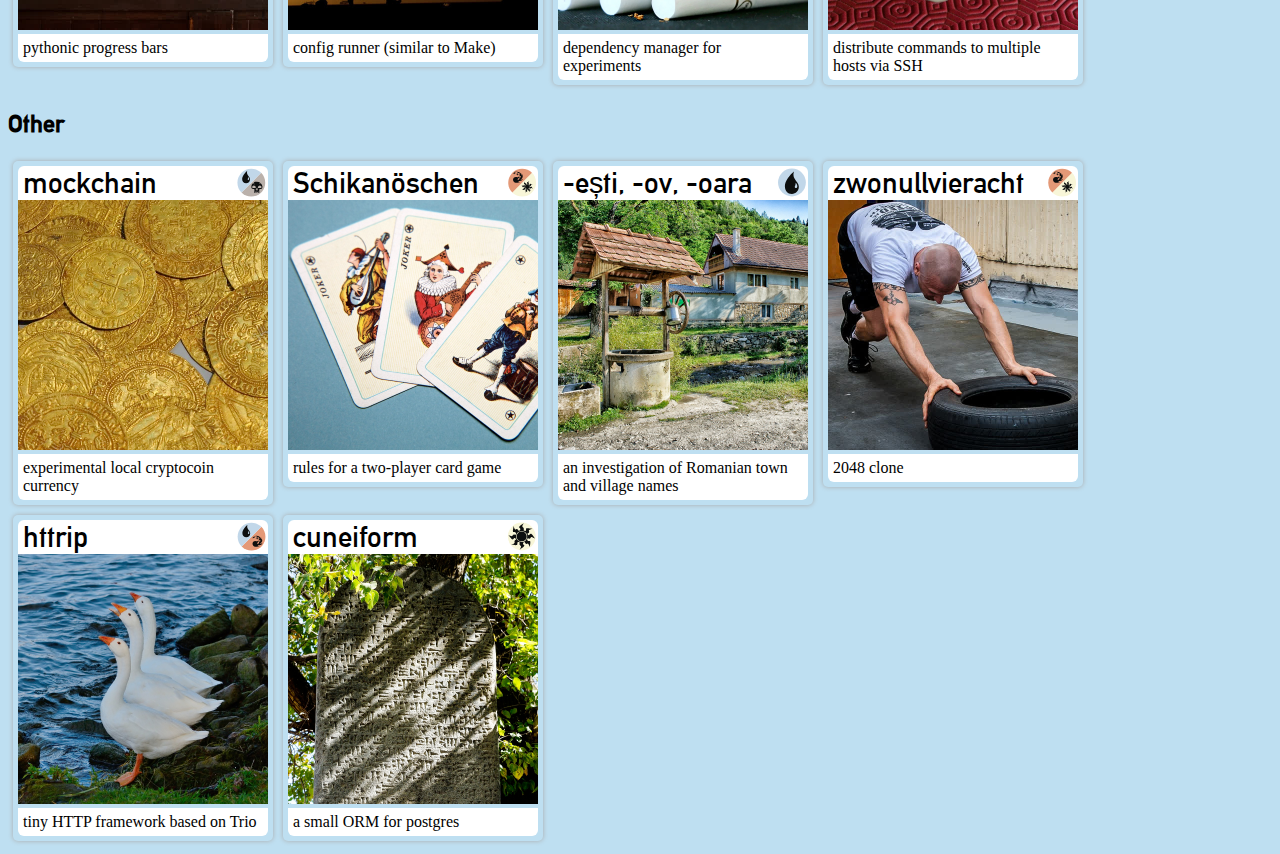
==== commit d741847c: "regenerate index.html and add that to the Makefile" ====
--- a/index.html
+++ b/index.html
@@ -330,6 +330,19 @@
                     </div>
                 </div>
             </a>
+            <a href="https://github.com/L3viathan/astral-projection">
+                <div class="card">
+                    <header>
+                        <i class="mana small sur"></i>
+                        astral-projection
+                    </header>
+                    <i class="mana tapper st"></i>
+                    <img src="img/astral-projection.jpg" alt="">
+                    <div class="summary">
+                        seemless remote code execution
+                    </div>
+                </div>
+            </a>
         </div>
         <h2>Academic work</h2>
         <div class="container">
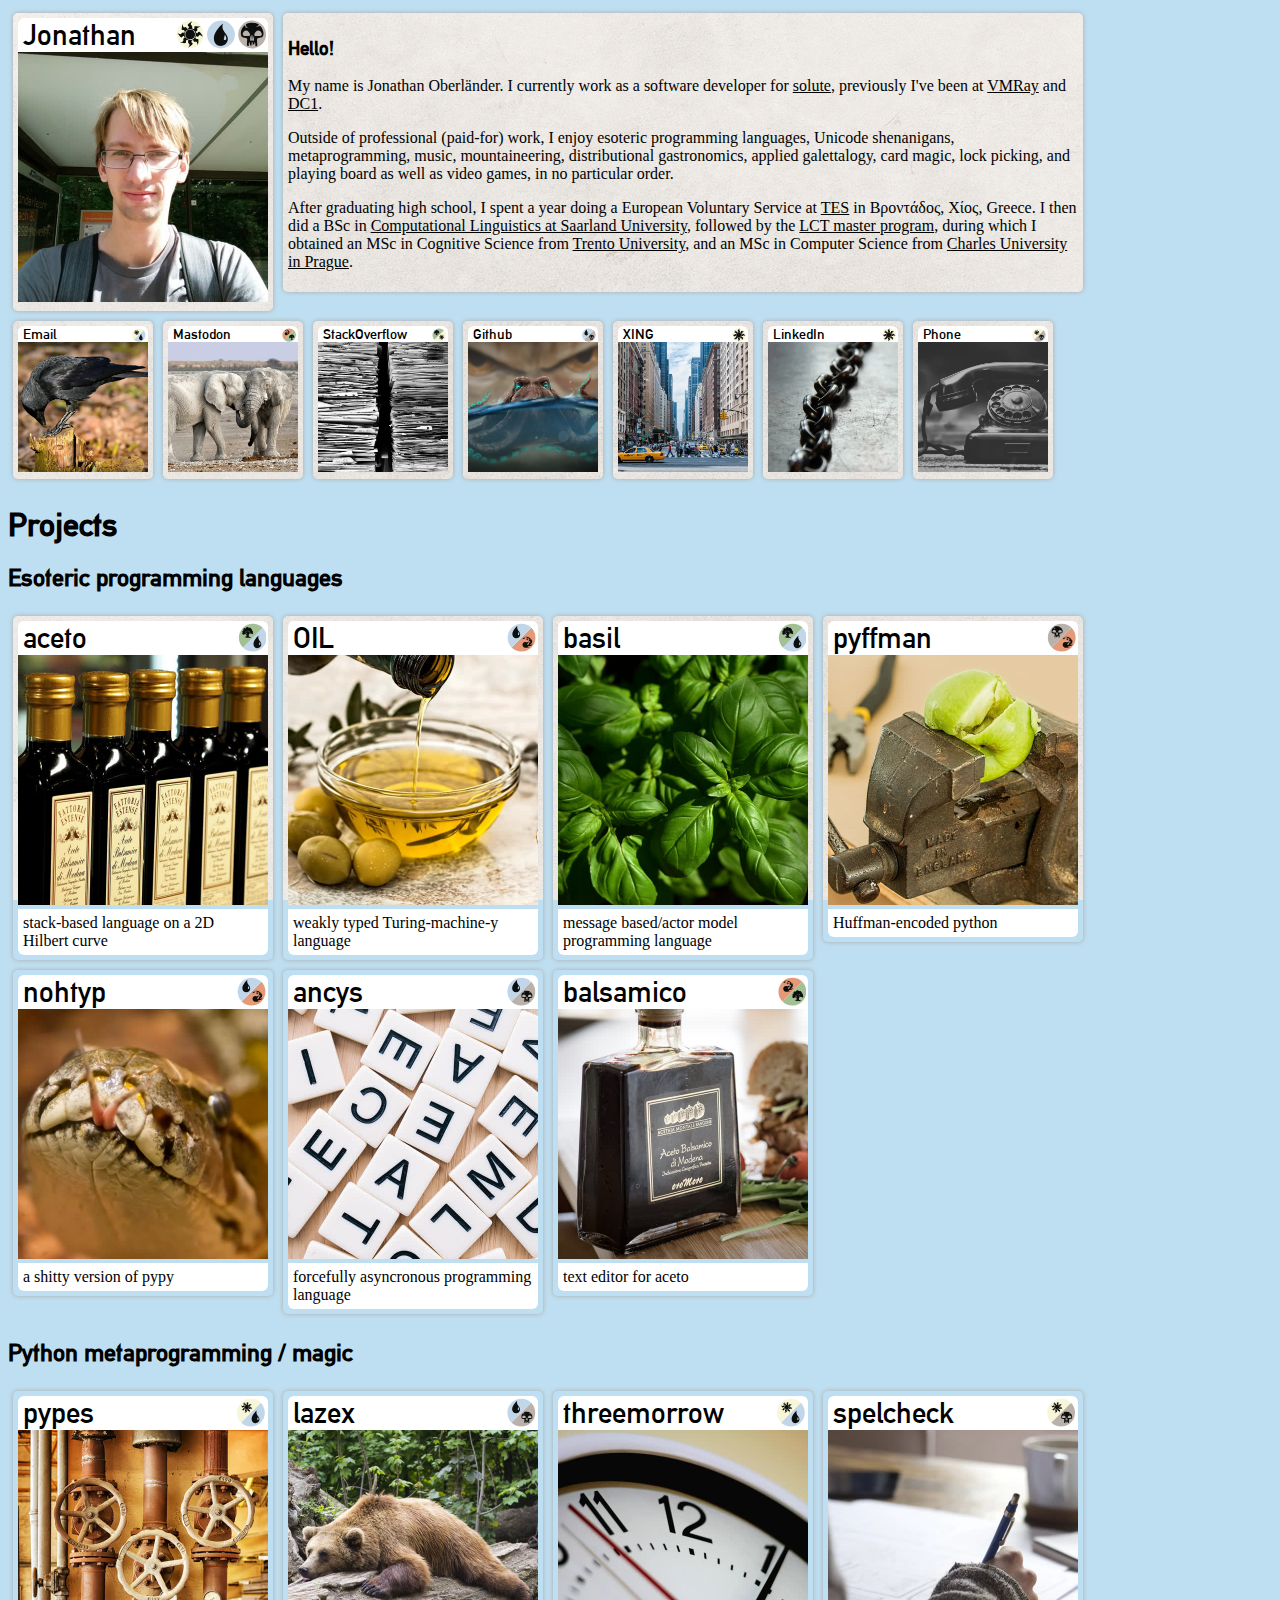
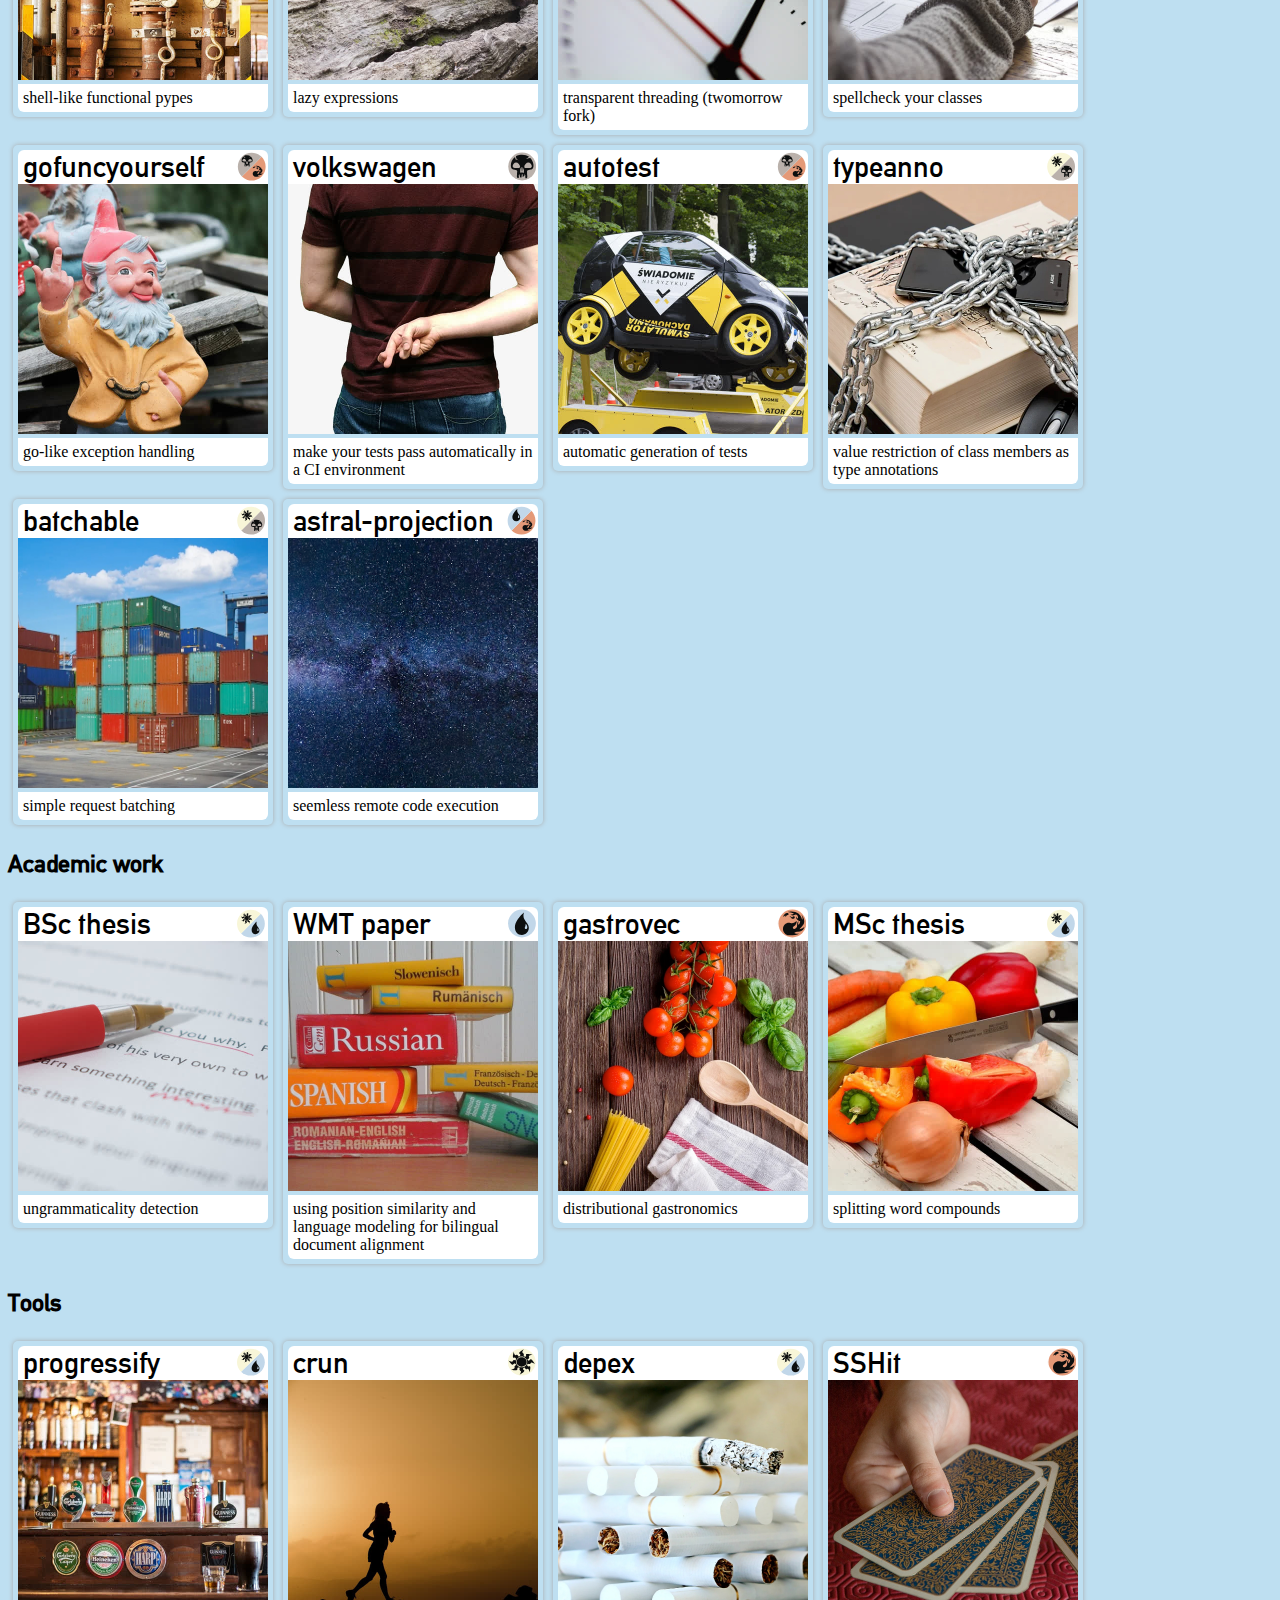
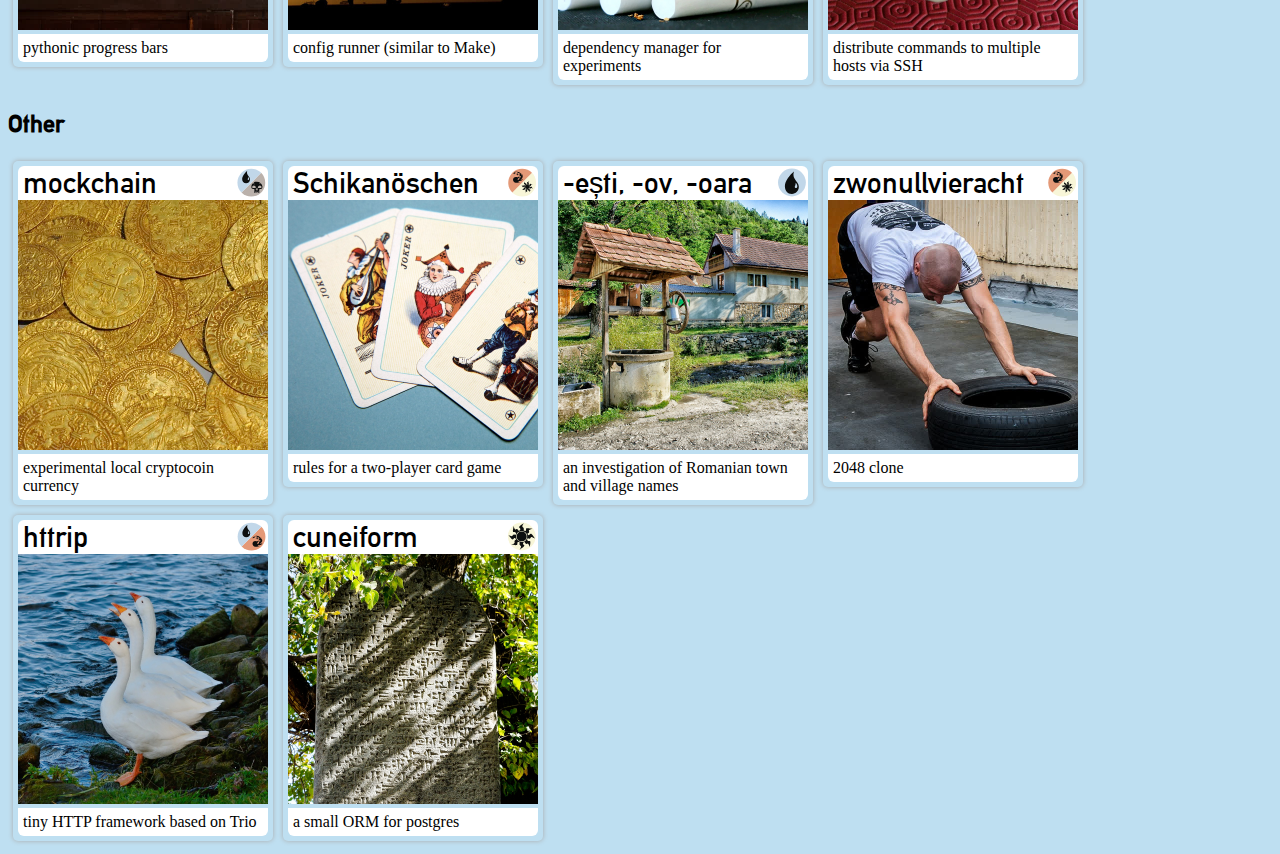
==== commit 113596c9: "RIP Twitter" ====
--- a/index.html
+++ b/index.html
@@ -45,16 +45,6 @@
                     <img src="img/email.jpg" alt="">
                 </div>
             </a>
-            <a href="https://twitter.com/L3viathan2142">
-                <div class="card">
-                    <header>
-                        <i class="mana small sbr"></i>
-                        Twitter
-                    </header>
-                    <i class="mana tapper st"></i>
-                    <img src="img/twitter.jpg" alt="">
-                </div>
-            </a>
             <a href="https://mastodon.social/L3viathan">
                 <div class="card">
                     <header>
@@ -278,7 +268,7 @@
                     </div>
                 </div>
             </a>
-            <a href="https://github.com/L3viathan/volkswagen">
+            <a href="https://github.com/L3viathan/pyvw">
                 <div class="card">
                     <header>
                         <i class="mana small sb"></i>
